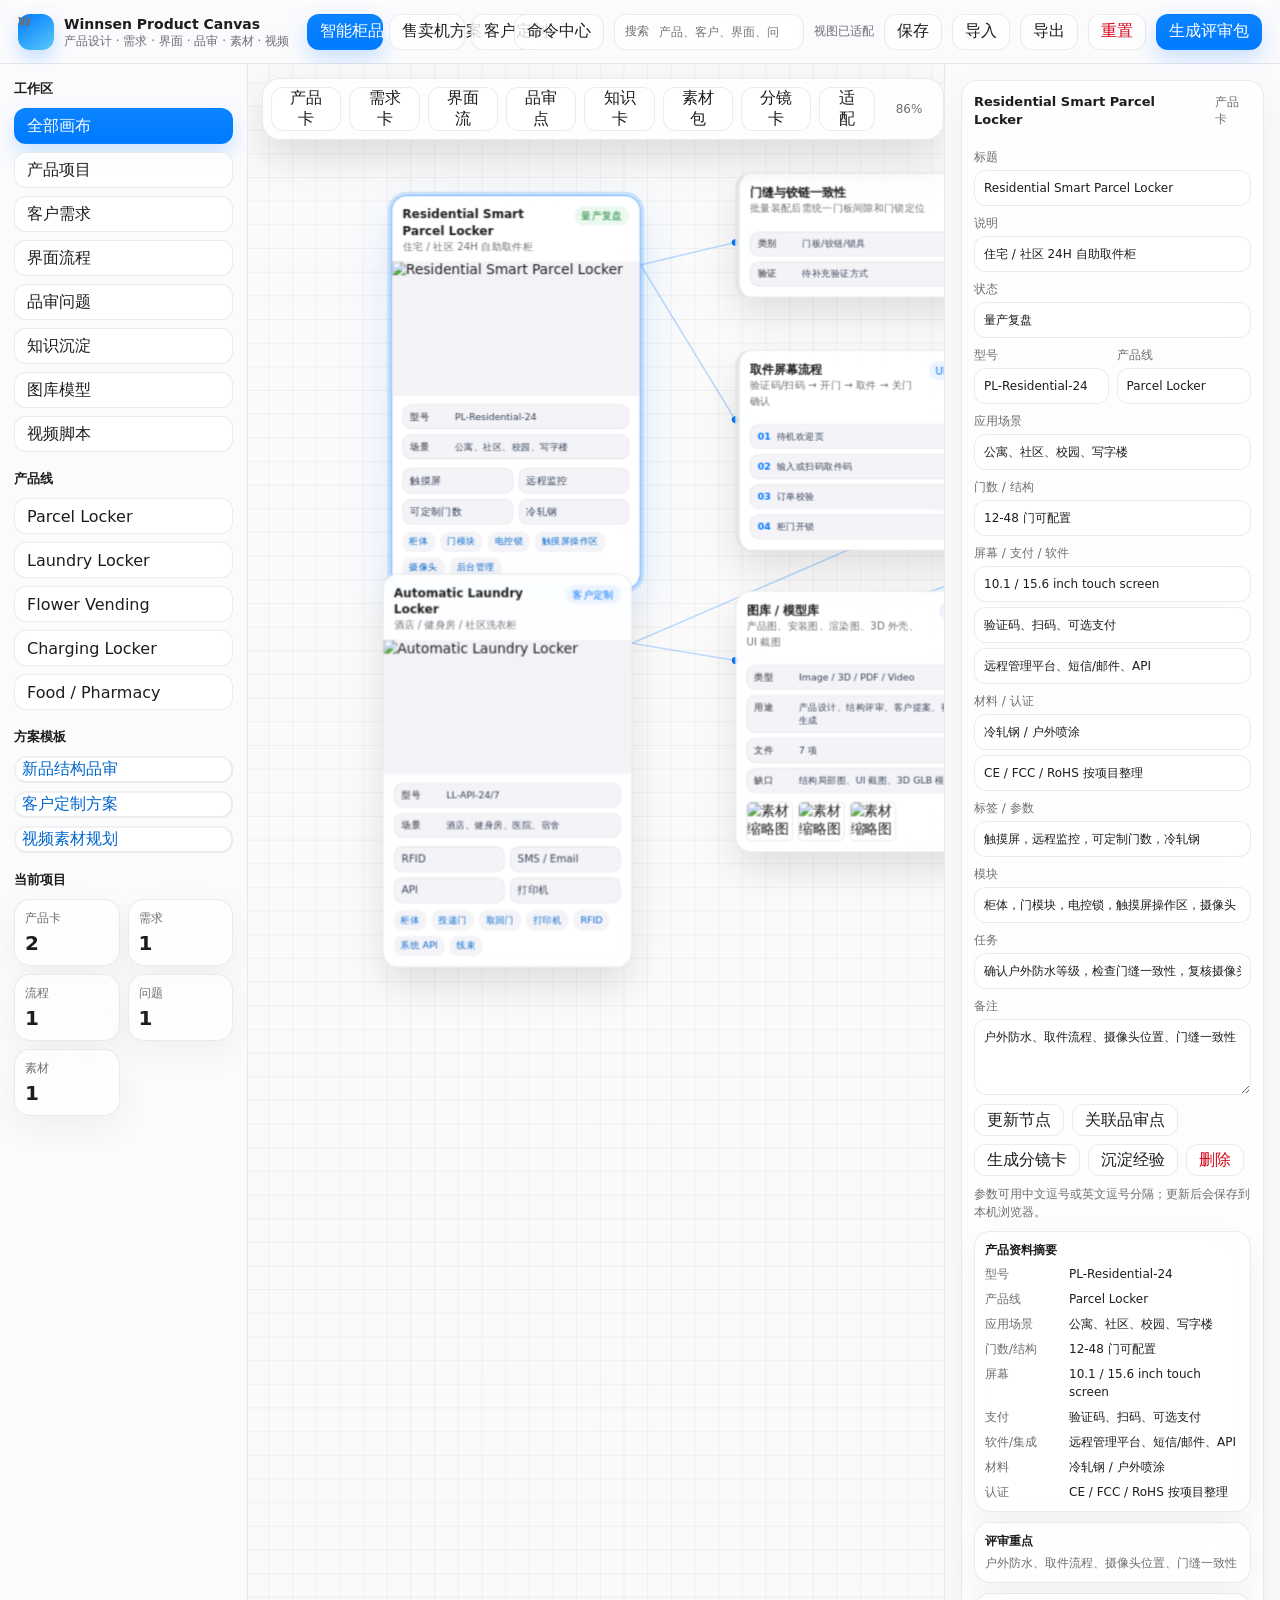
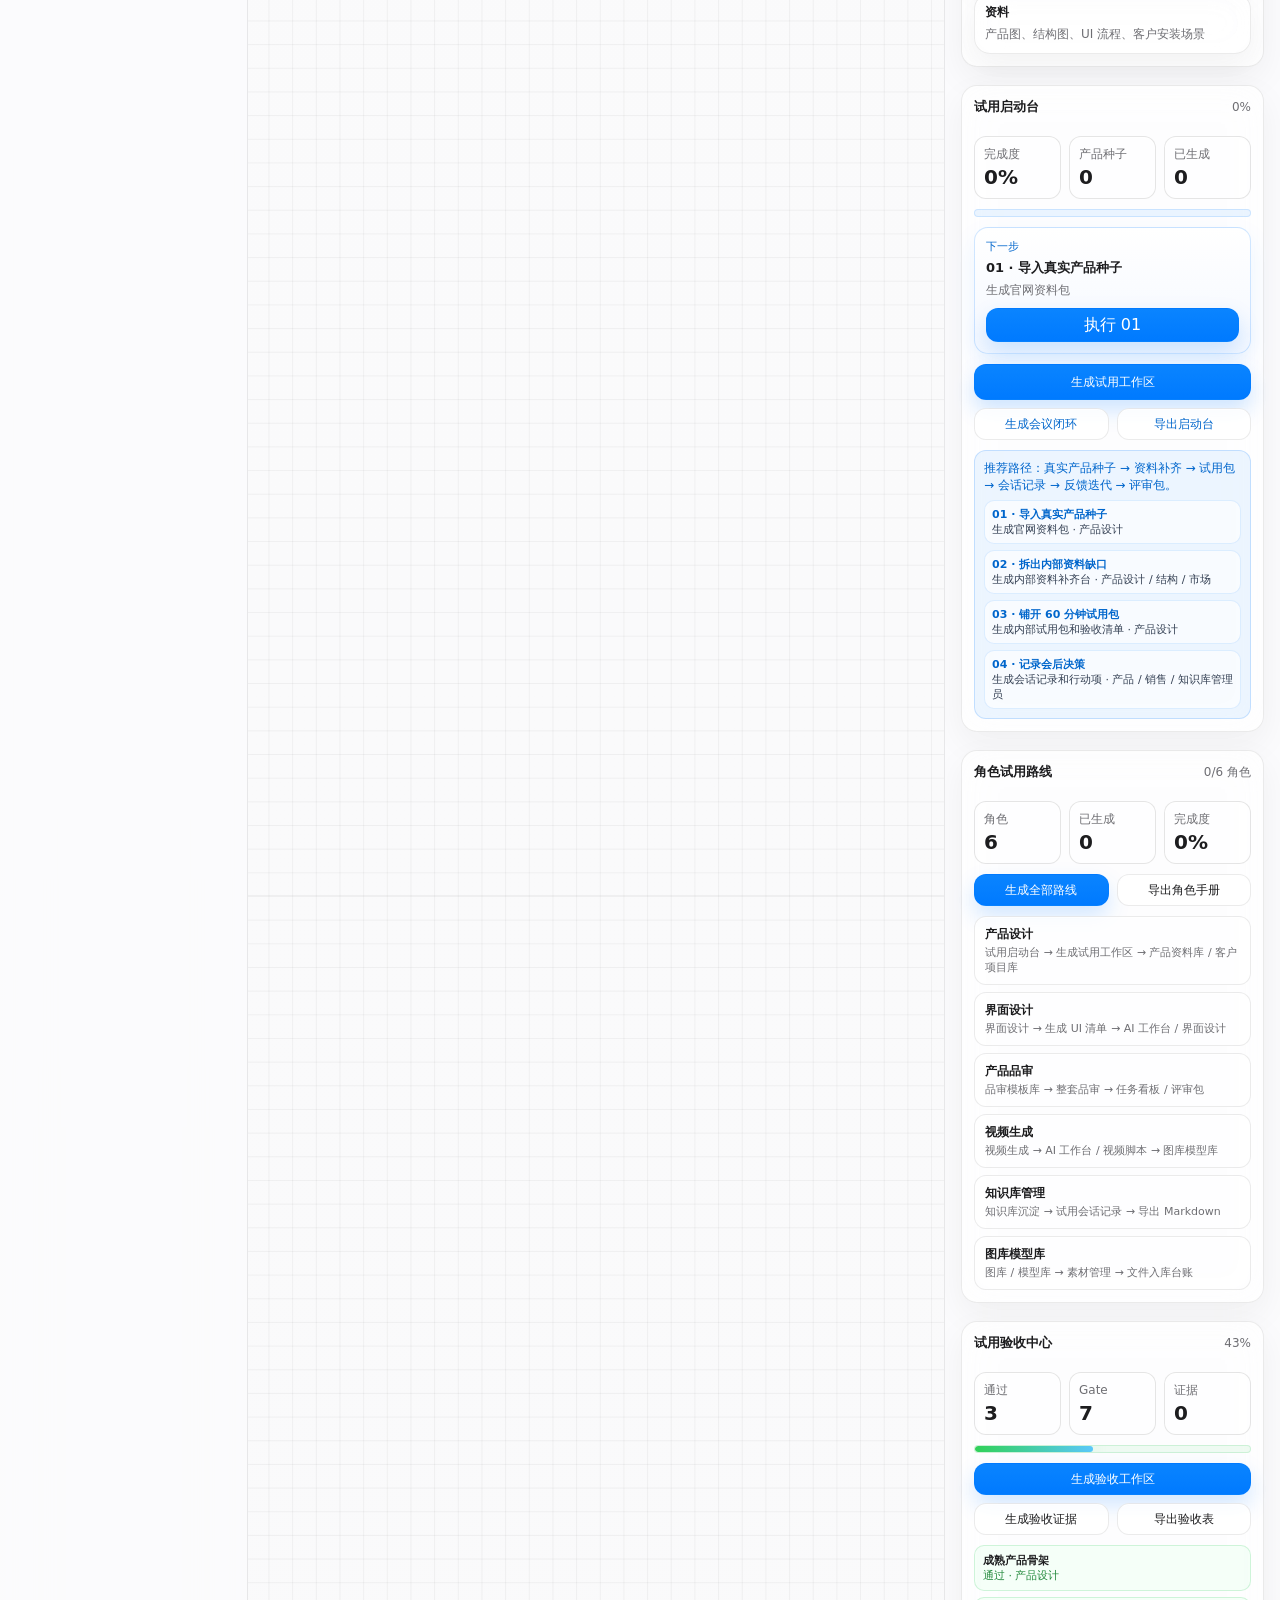
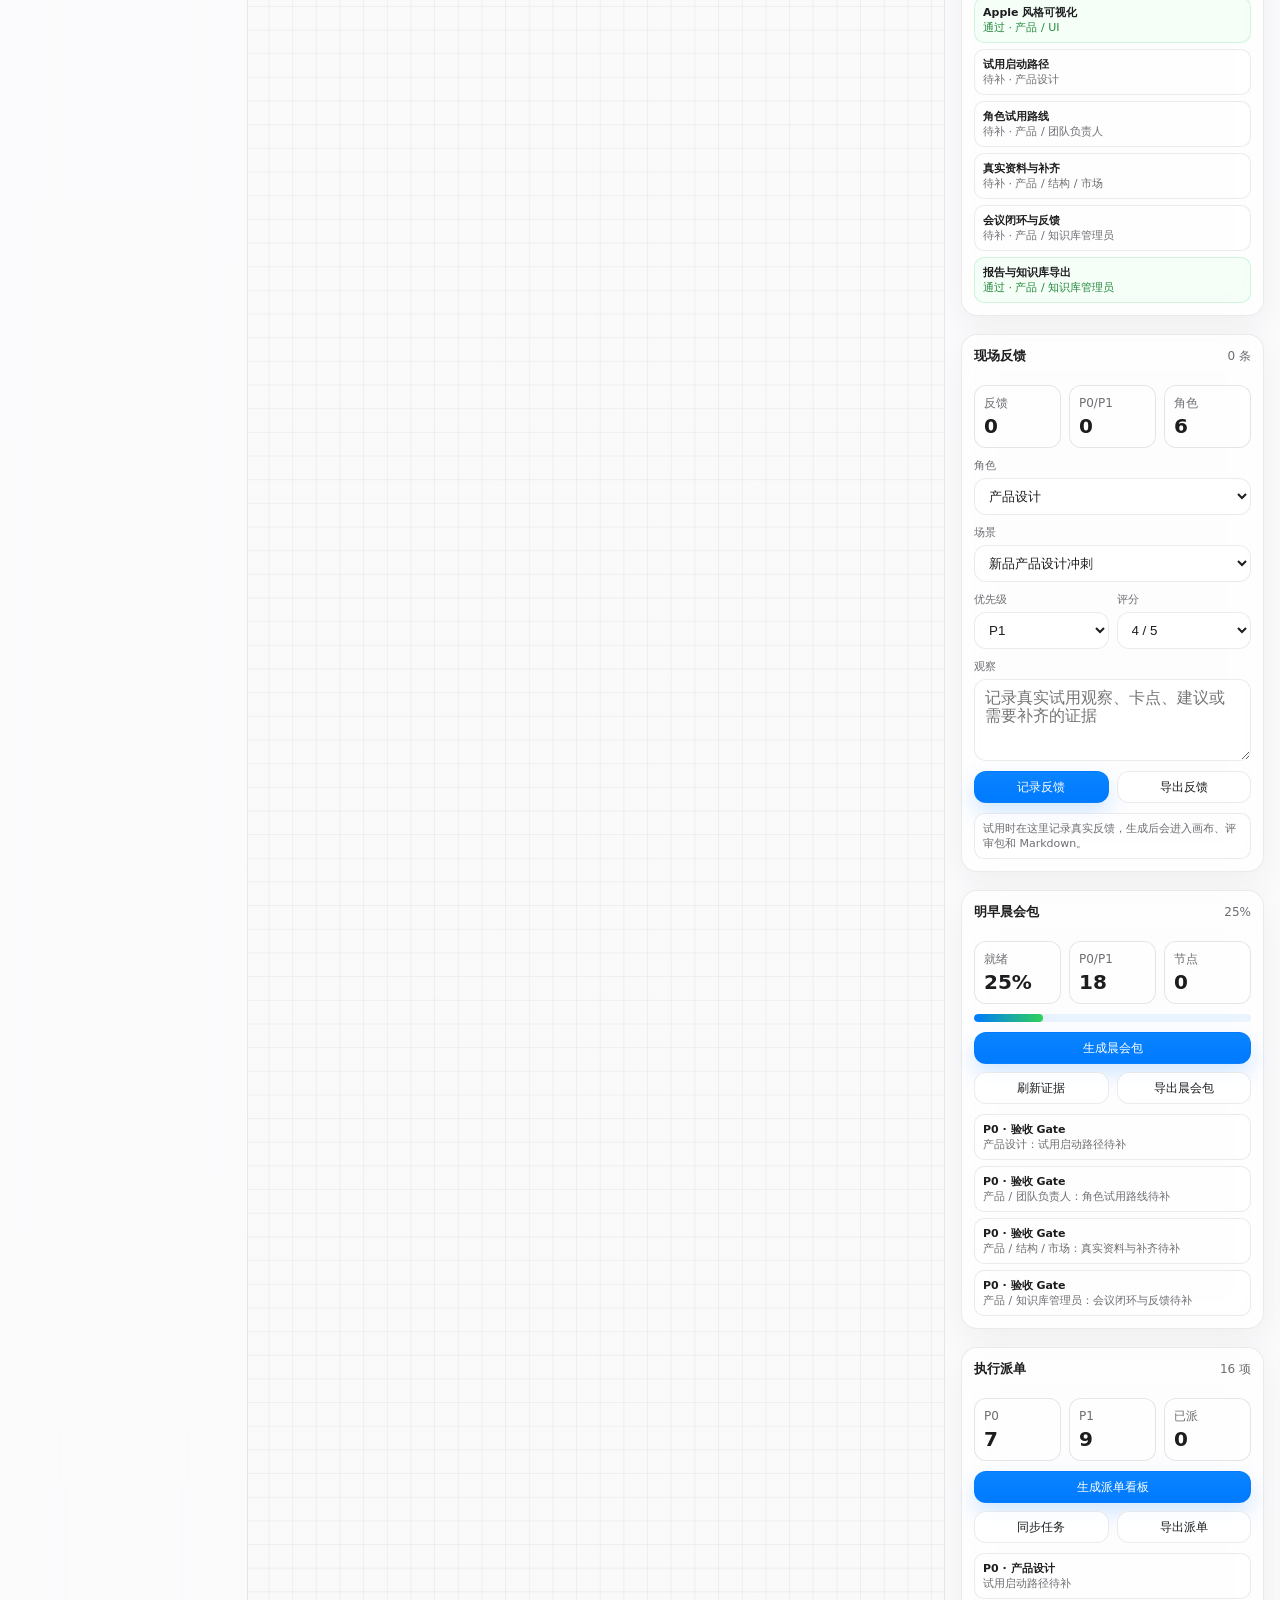
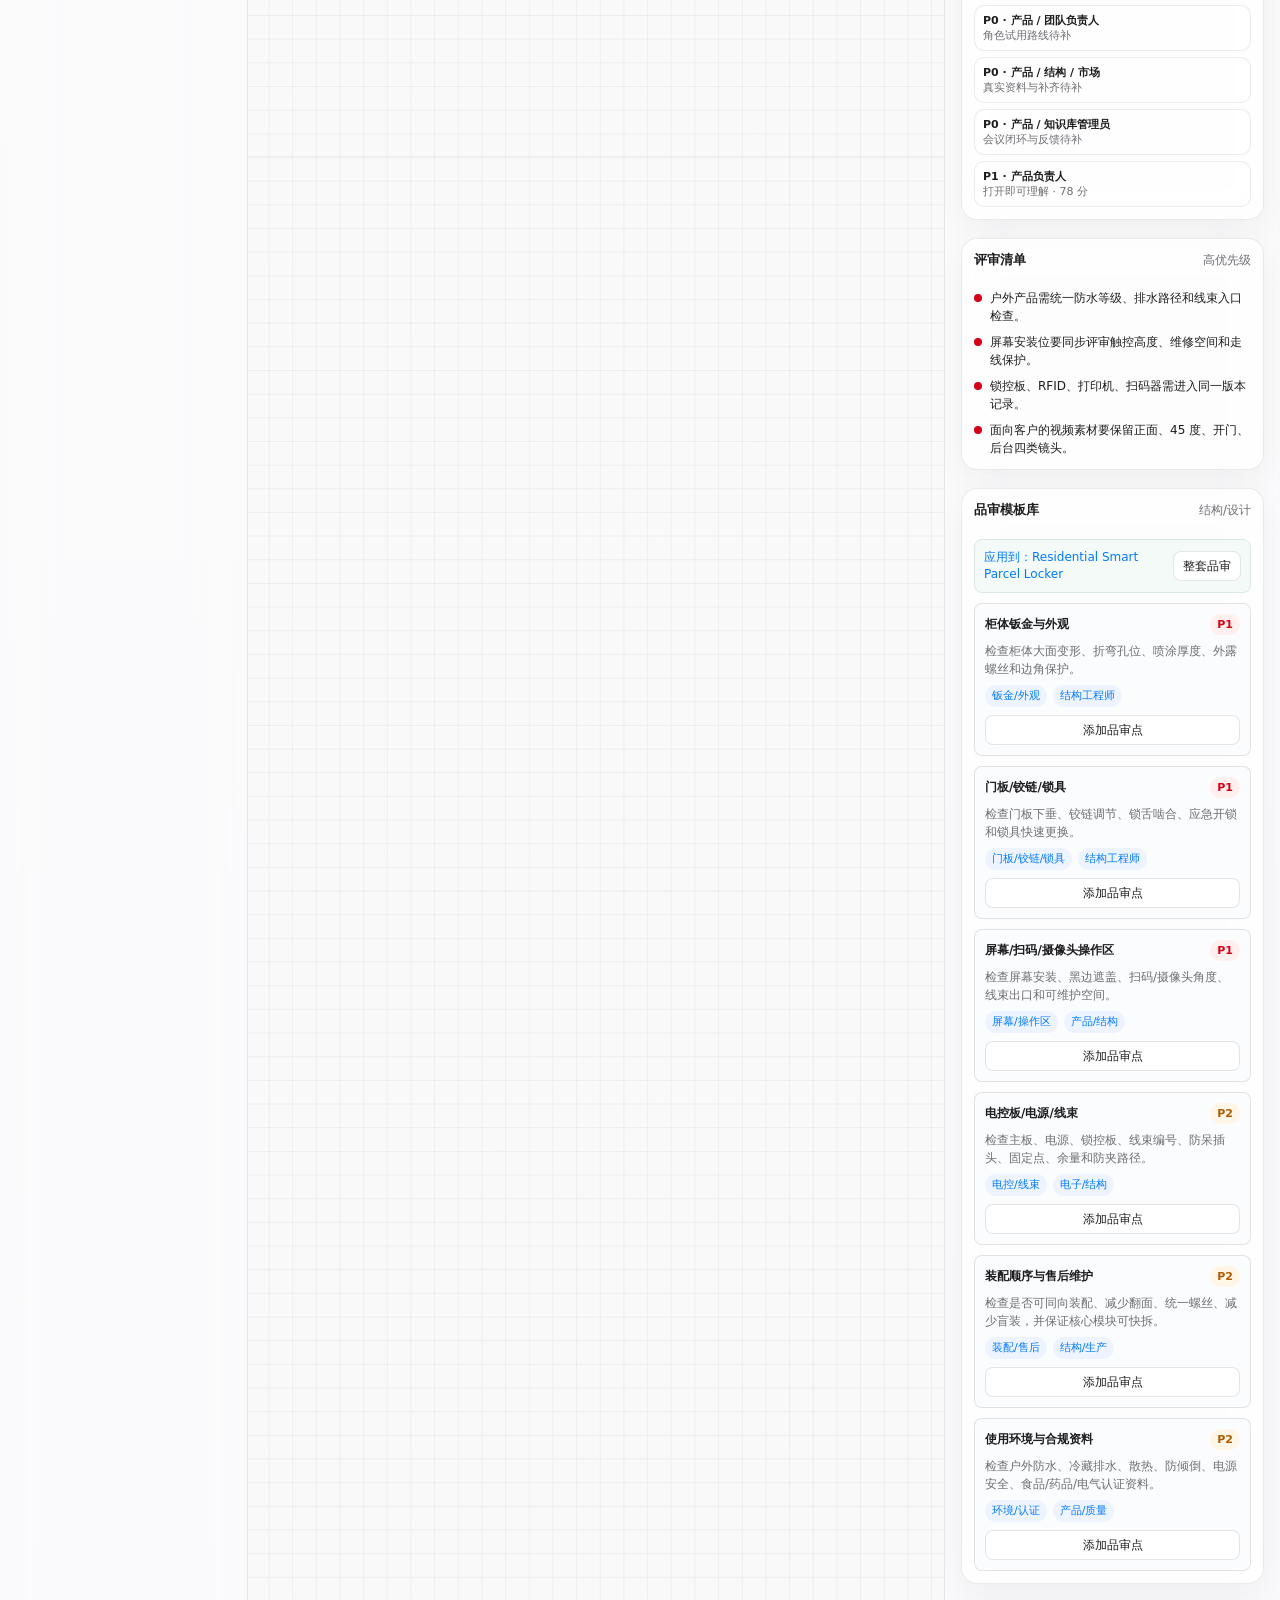
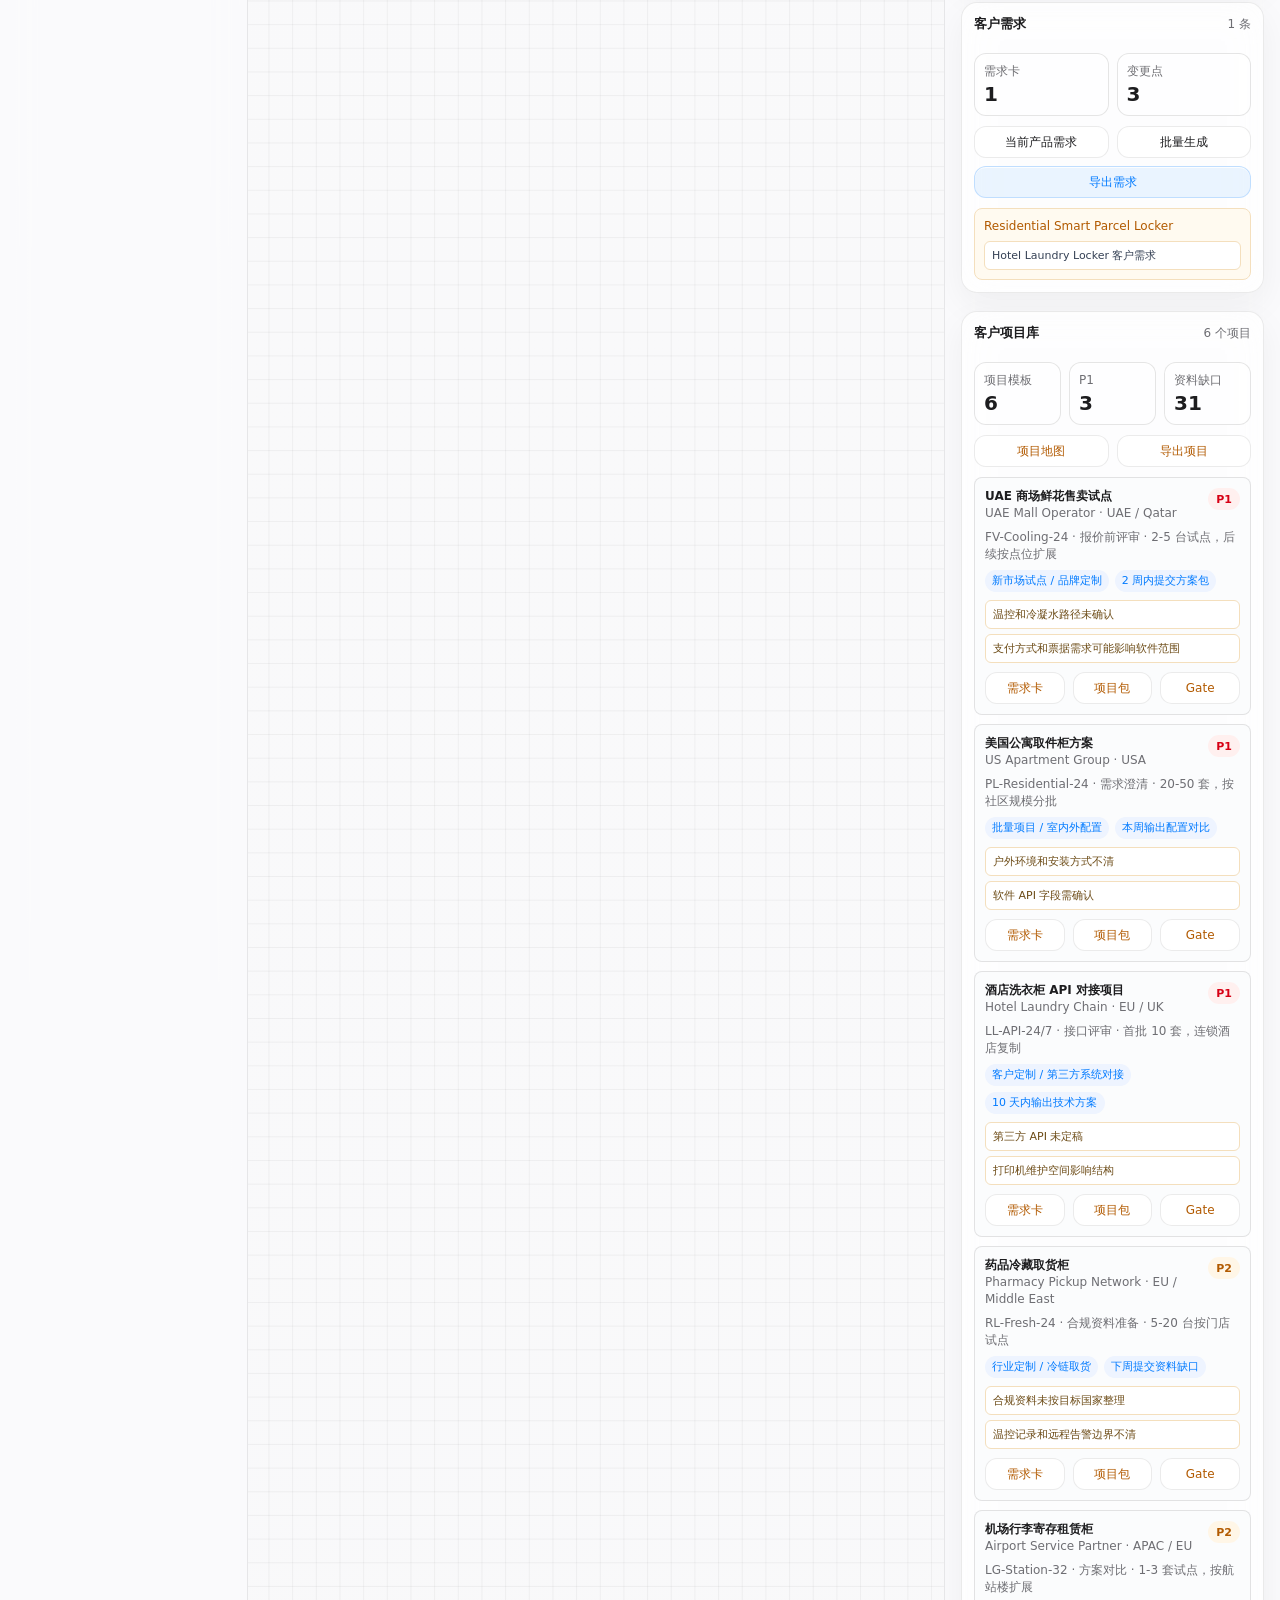
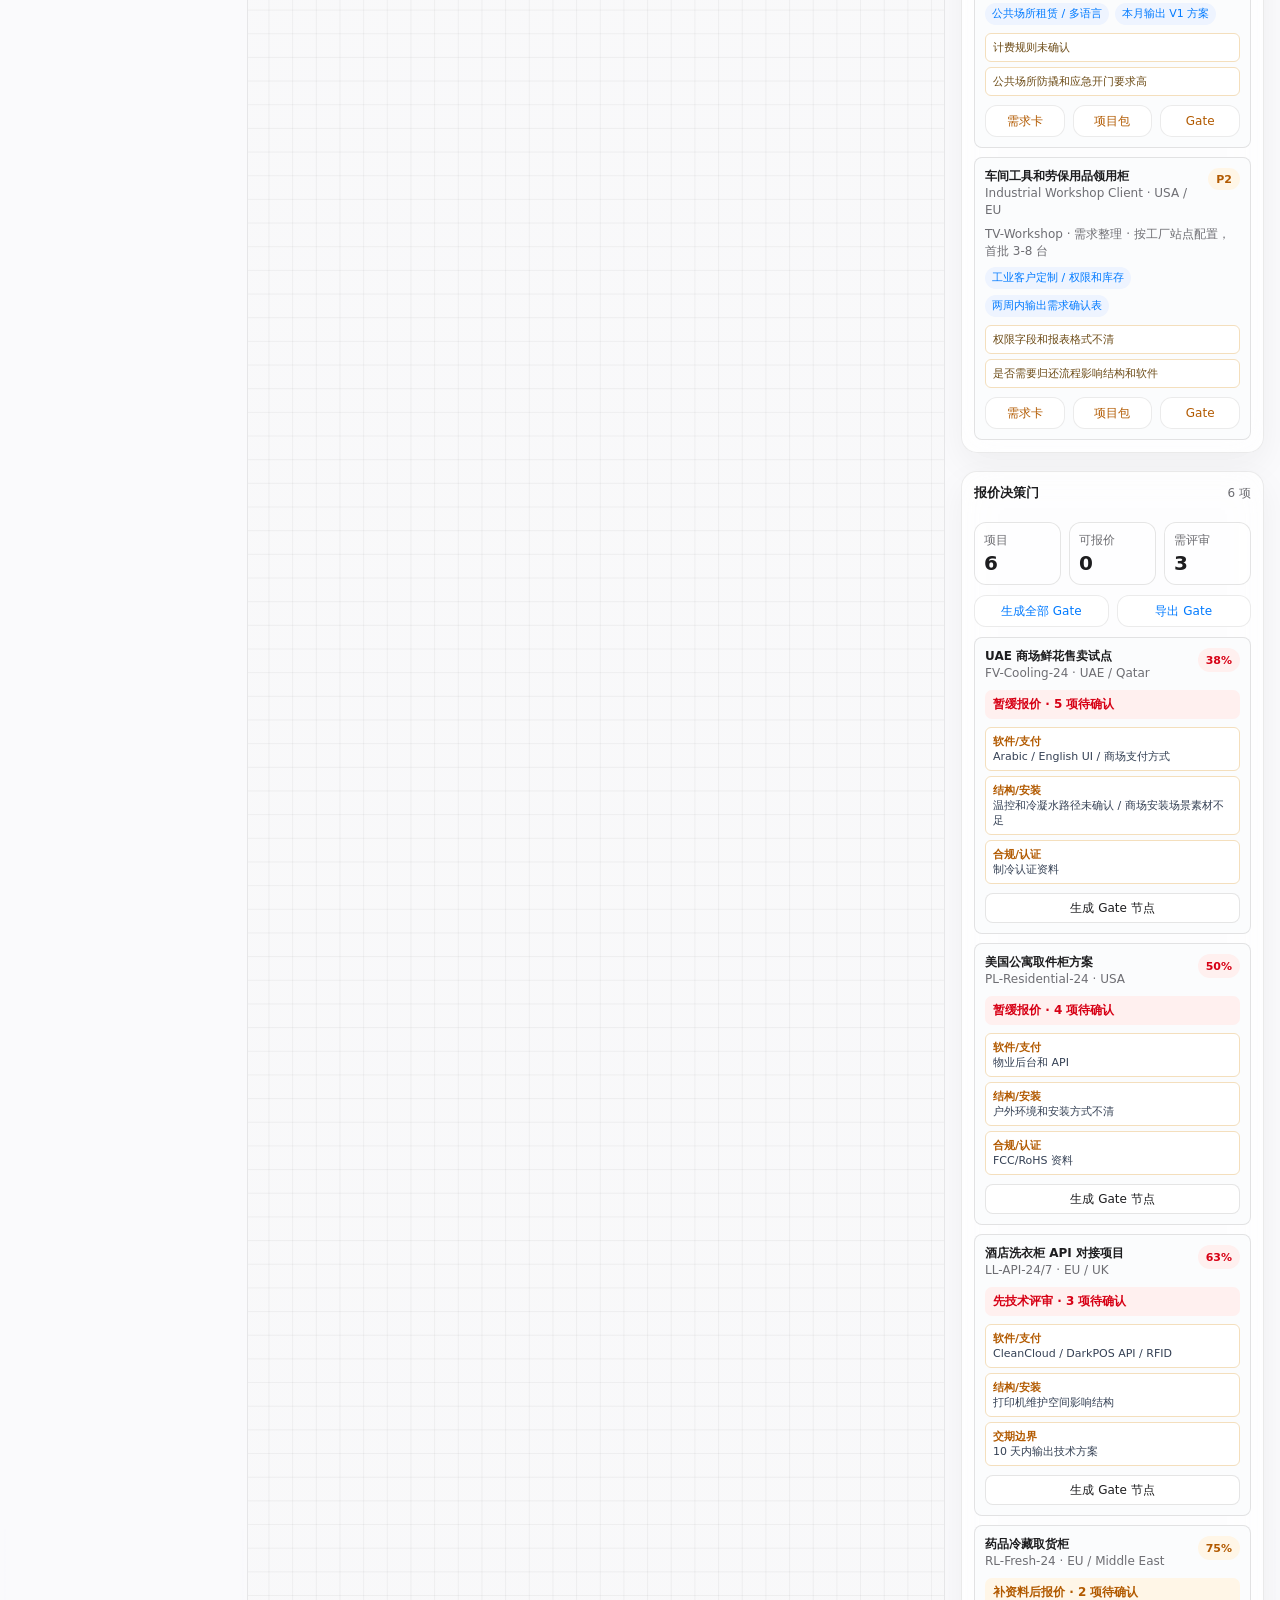
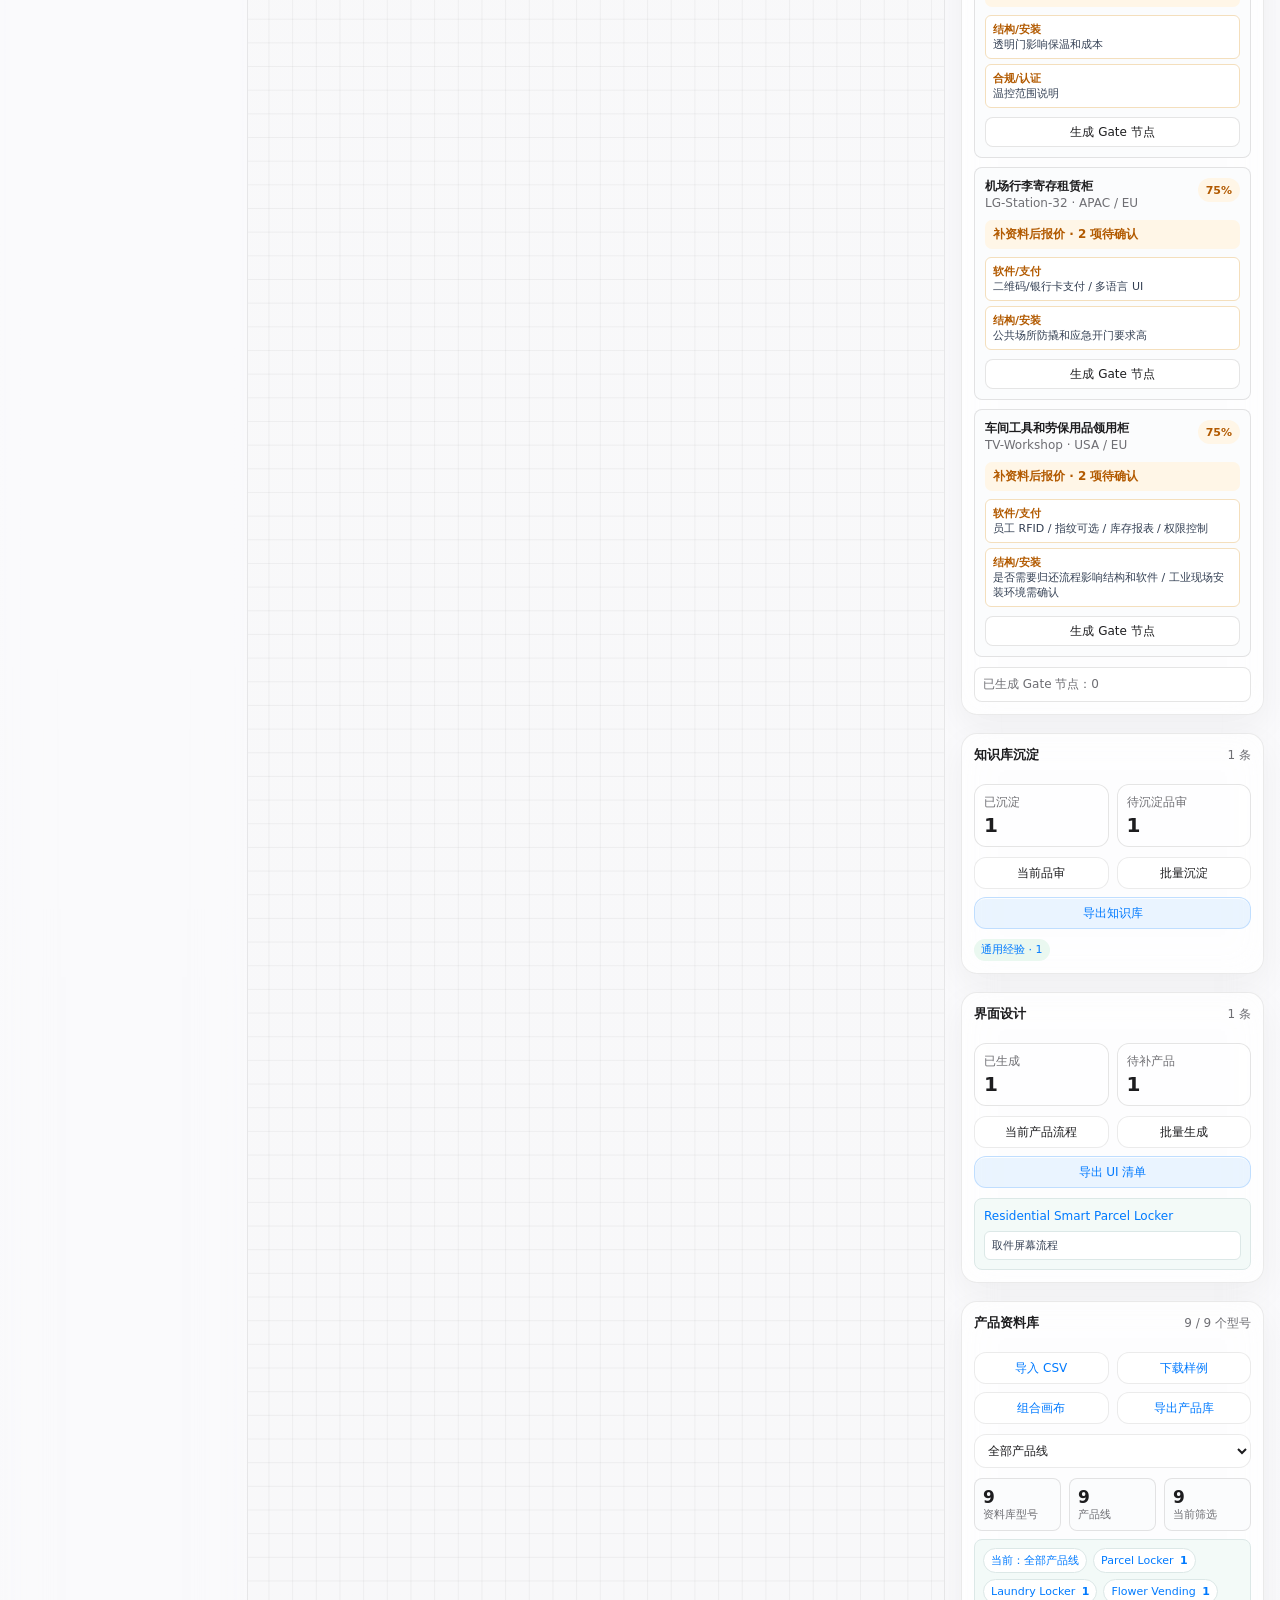
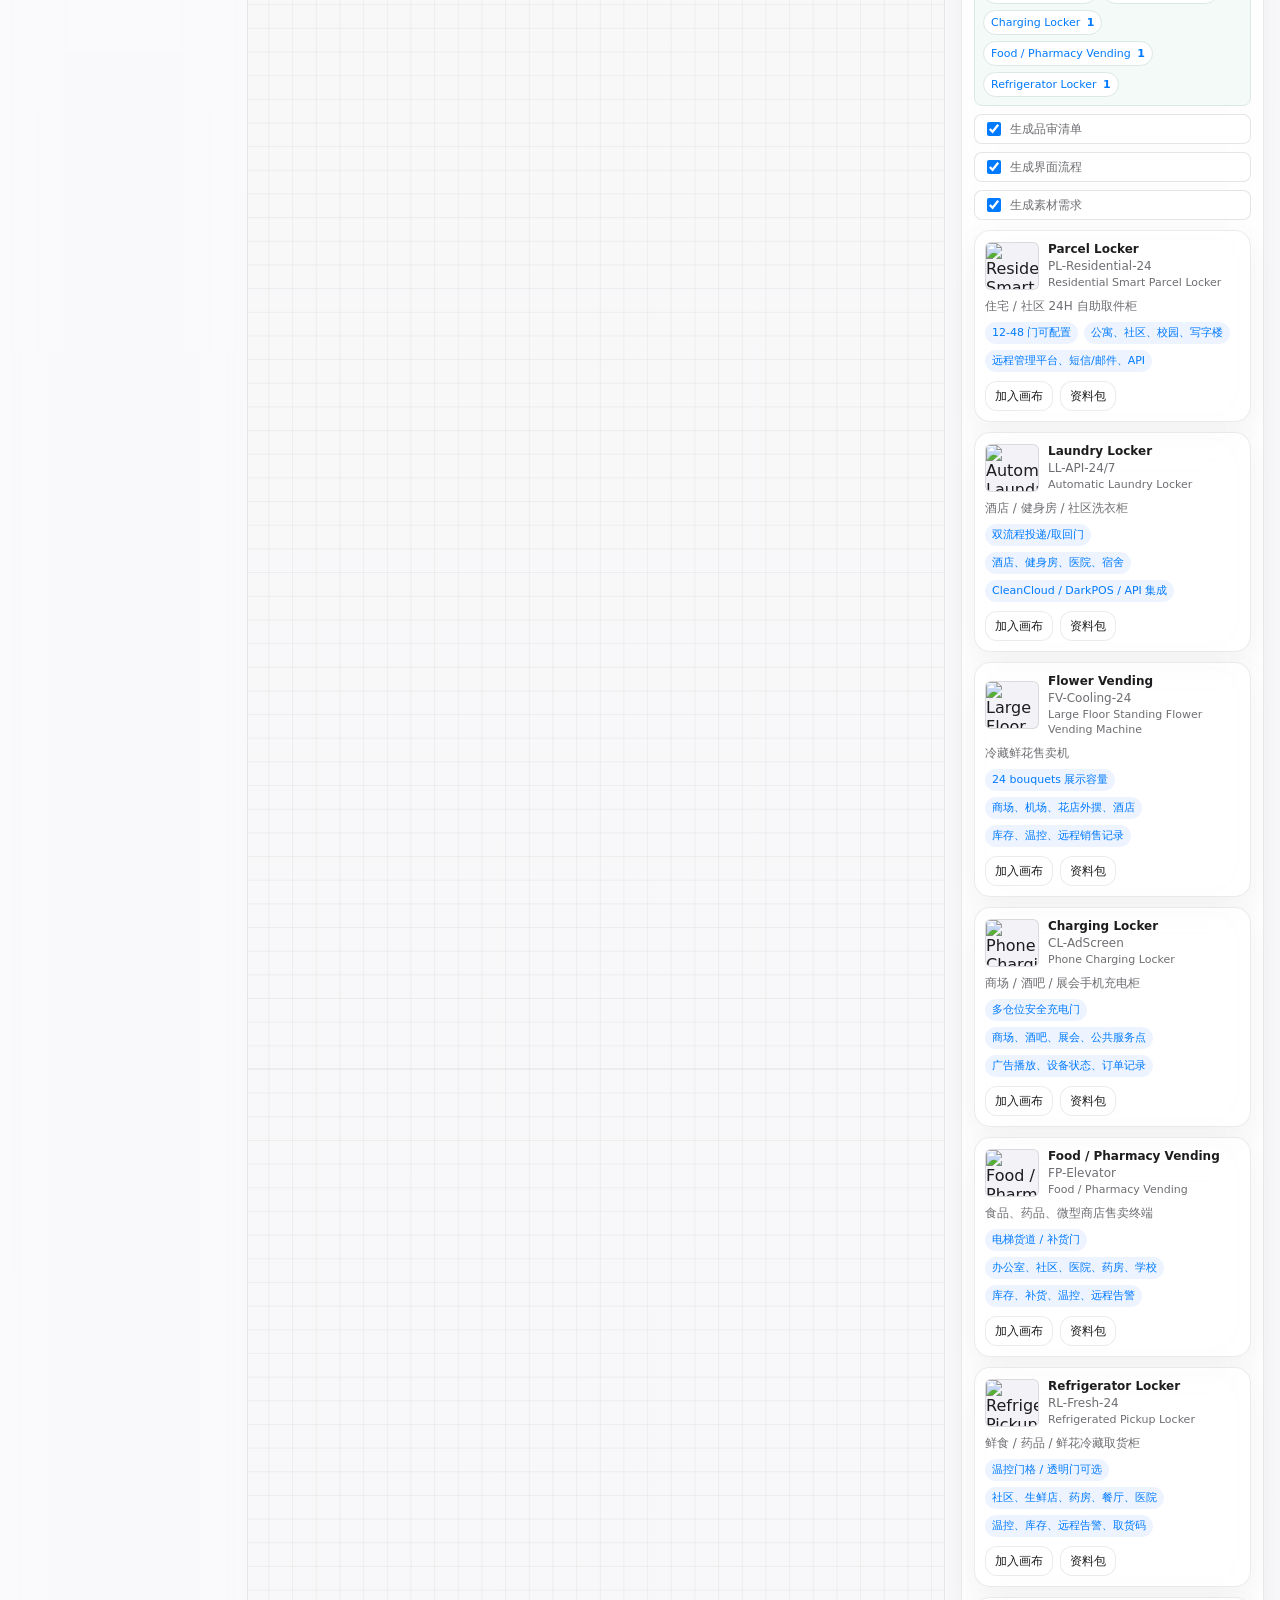
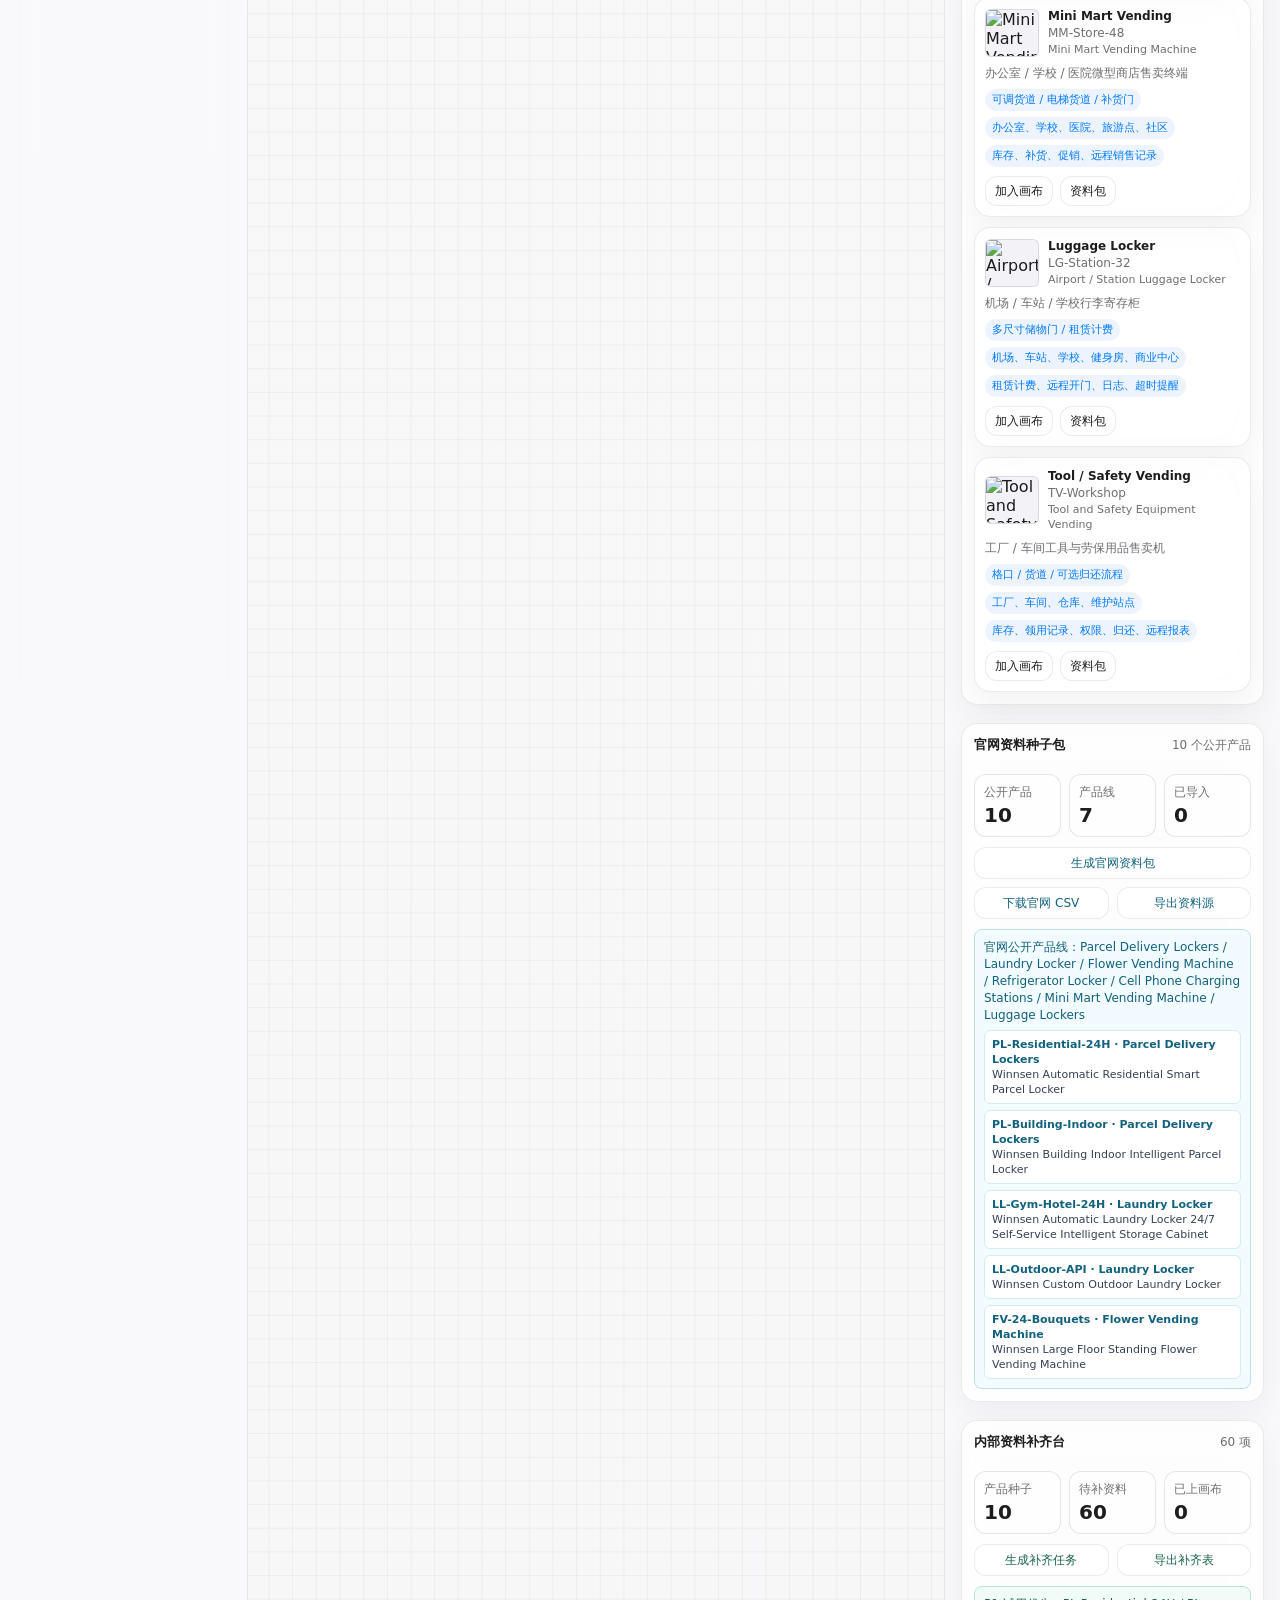
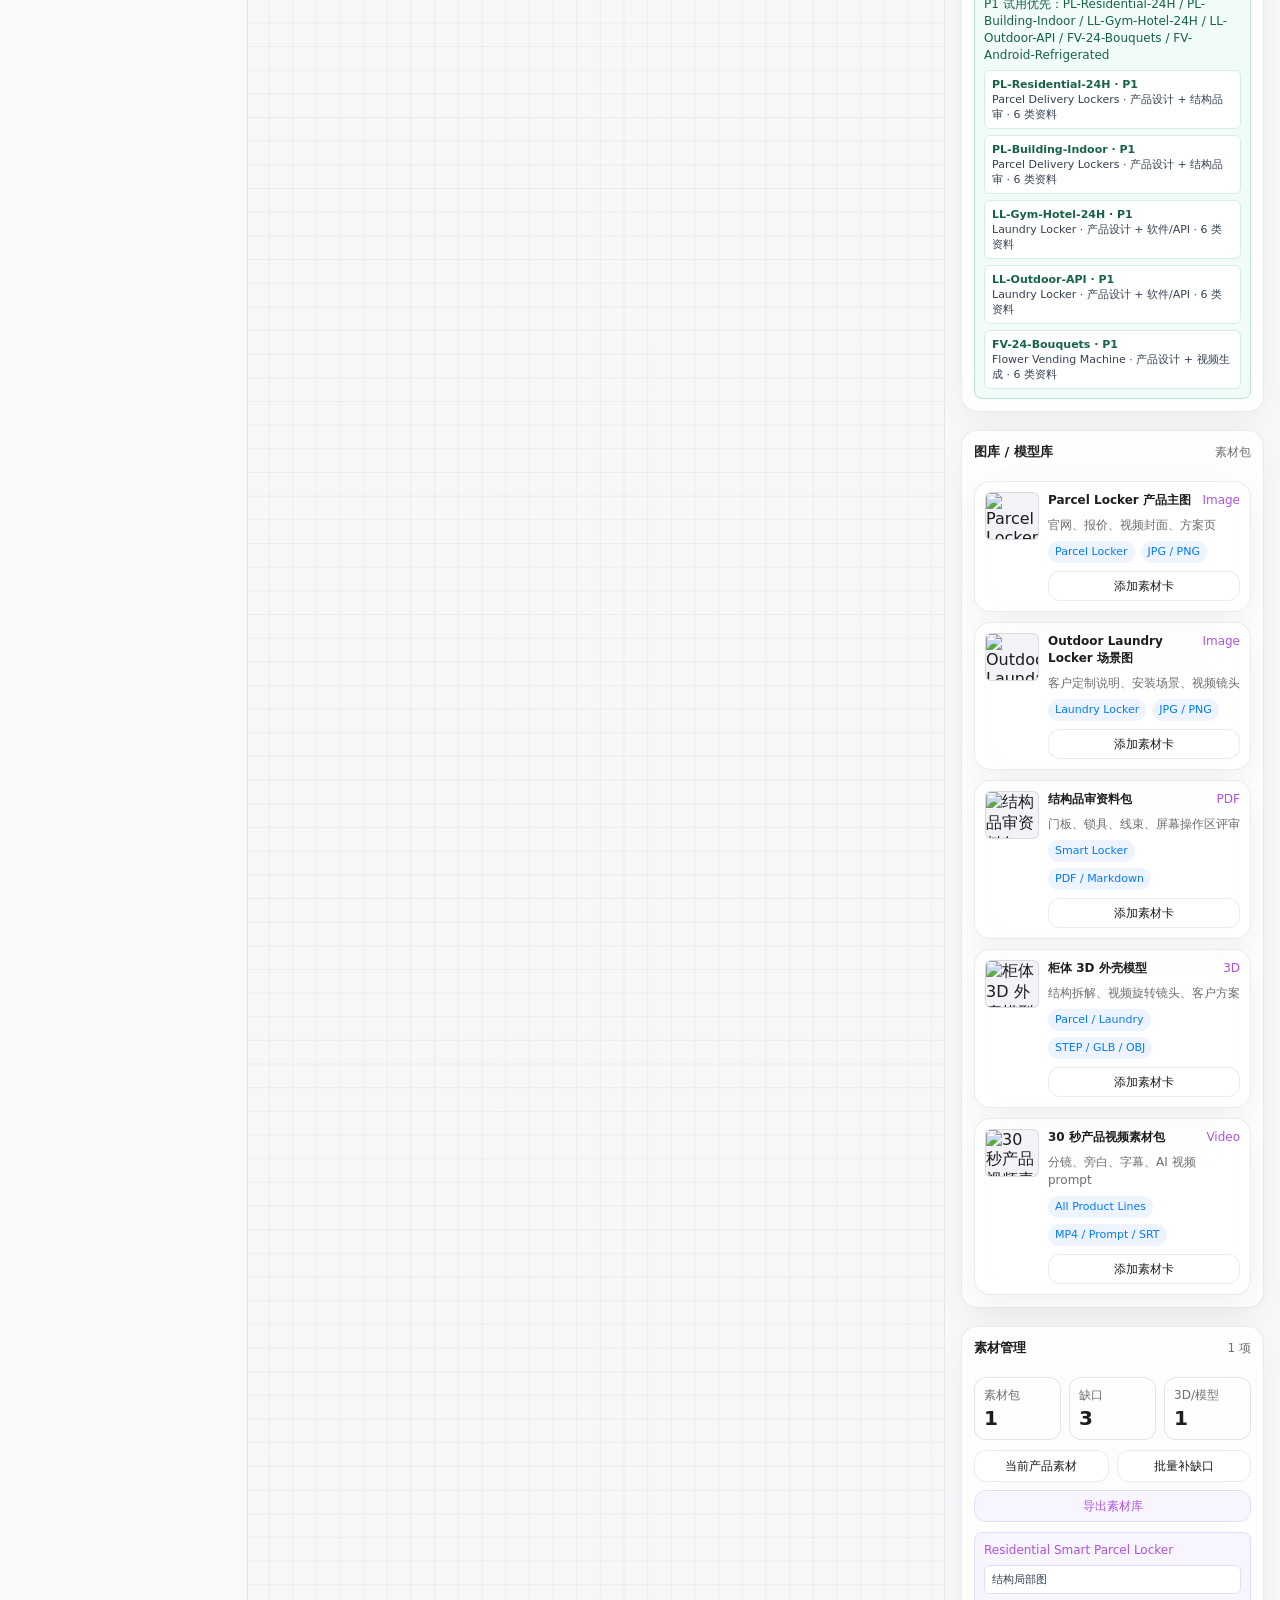
==== index.html @ aebc4df0 "Initial Winnsen Canvas prototype" ====
<!doctype html>
<html lang="zh-CN">
  <head>
    <meta charset="utf-8" />
    <meta name="viewport" content="width=device-width, initial-scale=1" />
    <title>Winnsen Product Canvas</title>
    <link rel="icon" href="data:image/svg+xml,%3Csvg xmlns='http://www.w3.org/2000/svg' viewBox='0 0 64 64'%3E%3Crect width='64' height='64' rx='14' fill='%23007aff'/%3E%3Ctext x='32' y='42' text-anchor='middle' font-family='Arial' font-size='34' font-weight='700' fill='white'%3EW%3C/text%3E%3C/svg%3E" />
    <link rel="stylesheet" href="./styles.css" />
  </head>
  <body>
    <div class="app">
      <header class="topbar">
        <div class="brand">
          <span class="brand-mark">W</span>
          <div>
            <strong>Winnsen Product Canvas</strong>
            <span>产品设计 · 需求 · 界面 · 品审 · 素材 · 视频</span>
          </div>
        </div>

        <nav class="project-tabs" aria-label="项目">
          <button class="tab active" type="button">智能柜品审</button>
          <button class="tab" type="button">售卖机方案</button>
          <button class="tab" type="button">客户定制</button>
        </nav>

        <div class="top-actions">
          <button id="commandBtn" type="button">命令中心</button>
          <label class="search">
            <span>搜索</span>
            <input id="searchInput" type="search" placeholder="产品、客户、界面、问题、素材" />
          </label>
          <span class="status" id="statusText">已准备</span>
          <button id="saveBtn" type="button">保存</button>
          <button id="importBtn" type="button">导入</button>
          <button id="exportBtn" type="button">导出</button>
          <button id="resetBtn" type="button">重置</button>
          <button class="primary" id="reportBtn" type="button">生成评审包</button>
          <input id="importInput" type="file" accept="application/json,.json" hidden />
          <input id="catalogCsvInput" type="file" accept=".csv,text/csv" hidden />
        </div>
      </header>

      <aside class="sidebar">
        <section>
          <h2>工作区</h2>
          <button class="nav-item active" type="button" data-focus="all">全部画布</button>
          <button class="nav-item" type="button" data-focus="product">产品项目</button>
          <button class="nav-item" type="button" data-focus="brief">客户需求</button>
          <button class="nav-item" type="button" data-focus="flow">界面流程</button>
          <button class="nav-item" type="button" data-focus="review">品审问题</button>
          <button class="nav-item" type="button" data-focus="knowledge">知识沉淀</button>
          <button class="nav-item" type="button" data-focus="asset">图库模型</button>
          <button class="nav-item" type="button" data-focus="video">视频脚本</button>
        </section>

        <section>
          <h2>产品线</h2>
          <div class="library-list">
            <button type="button" data-template="parcel">Parcel Locker</button>
            <button type="button" data-template="laundry">Laundry Locker</button>
            <button type="button" data-template="flower">Flower Vending</button>
            <button type="button" data-template="charging">Charging Locker</button>
            <button type="button" data-template="food">Food / Pharmacy</button>
          </div>
        </section>

        <section>
          <h2>方案模板</h2>
          <div class="scenario-list">
            <button type="button" data-scenario="structure-review">新品结构品审</button>
            <button type="button" data-scenario="customer-custom">客户定制方案</button>
            <button type="button" data-scenario="video-planning">视频素材规划</button>
          </div>
        </section>

        <section class="metrics">
          <h2>当前项目</h2>
          <dl>
            <div>
              <dt>产品卡</dt>
              <dd id="productCount">0</dd>
            </div>
            <div>
              <dt>需求</dt>
              <dd id="briefCount">0</dd>
            </div>
            <div>
              <dt>流程</dt>
              <dd id="flowCount">0</dd>
            </div>
            <div>
              <dt>问题</dt>
              <dd id="issueCount">0</dd>
            </div>
            <div>
              <dt>素材</dt>
              <dd id="assetCount">0</dd>
            </div>
          </dl>
        </section>
      </aside>

      <main class="canvas-shell">
        <div class="canvas-toolbar">
          <button id="addProductBtn" type="button">产品卡</button>
          <button id="addBriefBtn" type="button">需求卡</button>
          <button id="addFlowBtn" type="button">界面流</button>
          <button id="addReviewBtn" type="button">品审点</button>
          <button id="addKnowledgeBtn" type="button">知识卡</button>
          <button id="addAssetBtn" type="button">素材包</button>
          <button id="addVideoBtn" type="button">分镜卡</button>
          <button id="fitBtn" type="button">适配</button>
          <span id="zoomLabel">100%</span>
        </div>

        <section class="canvas-viewport" id="viewport" aria-label="无限画布">
          <div class="canvas-grid"></div>
          <div class="canvas-stage" id="stage"></div>
        </section>
      </main>

      <aside class="inspector">
        <section class="panel selection-panel">
          <div class="panel-head">
            <h2 id="selectionTitle">智能柜产品评审</h2>
            <span id="selectionType">项目总览</span>
          </div>
          <div id="selectionBody" class="selection-body"></div>
        </section>

        <section class="panel">
          <div class="panel-head">
            <h2>试用启动台</h2>
            <span id="pilotLaunchSummary">0%</span>
          </div>
          <div class="pilot-launch-tools" id="pilotLaunchTools"></div>
        </section>

        <section class="panel">
          <div class="panel-head">
            <h2>角色试用路线</h2>
            <span id="rolePlaybookSummary">0 角色</span>
          </div>
          <div class="role-playbook-tools" id="rolePlaybookTools"></div>
        </section>

        <section class="panel">
          <div class="panel-head">
            <h2>试用验收中心</h2>
            <span id="trialAcceptanceSummary">0%</span>
          </div>
          <div class="trial-acceptance-tools" id="trialAcceptanceTools"></div>
        </section>

        <section class="panel">
          <div class="panel-head">
            <h2>现场反馈</h2>
            <span id="liveFeedbackSummary">0 条</span>
          </div>
          <div class="live-feedback-tools" id="liveFeedbackTools"></div>
        </section>

        <section class="panel">
          <div class="panel-head">
            <h2>明早晨会包</h2>
            <span id="morningBriefSummary">0%</span>
          </div>
          <div class="morning-brief-tools" id="morningBriefTools"></div>
        </section>

        <section class="panel">
          <div class="panel-head">
            <h2>执行派单</h2>
            <span id="executionDispatchSummary">0 项</span>
          </div>
          <div class="execution-dispatch-tools" id="executionDispatchTools"></div>
        </section>

        <section class="panel">
          <div class="panel-head">
            <h2>评审清单</h2>
            <span>高优先级</span>
          </div>
          <ul class="issue-list" id="issueList"></ul>
        </section>

        <section class="panel">
          <div class="panel-head">
            <h2>品审模板库</h2>
            <span>结构/设计</span>
          </div>
          <div class="review-template-list" id="reviewTemplateList"></div>
        </section>

        <section class="panel">
          <div class="panel-head">
            <h2>客户需求</h2>
            <span id="briefSummary">0 条</span>
          </div>
          <div class="brief-tools" id="briefTools"></div>
        </section>

        <section class="panel">
          <div class="panel-head">
            <h2>客户项目库</h2>
            <span id="customerProjectSummary">0 个项目</span>
          </div>
          <div class="customer-project-tools" id="customerProjectTools"></div>
        </section>

        <section class="panel">
          <div class="panel-head">
            <h2>报价决策门</h2>
            <span id="quoteGateSummary">0 项</span>
          </div>
          <div class="quote-gate-tools" id="quoteGateTools"></div>
        </section>

        <section class="panel">
          <div class="panel-head">
            <h2>知识库沉淀</h2>
            <span id="knowledgeSummary">0 条</span>
          </div>
          <div class="knowledge-tools" id="knowledgeTools"></div>
        </section>

        <section class="panel">
          <div class="panel-head">
            <h2>界面设计</h2>
            <span id="uiFlowSummary">0 条</span>
          </div>
          <div class="ui-flow-tools" id="uiFlowTools"></div>
        </section>

        <section class="panel">
          <div class="panel-head">
            <h2>产品资料库</h2>
            <span id="catalogSummary">0 个型号</span>
          </div>
          <div class="catalog-tools">
            <button id="catalogCsvBtn" type="button">导入 CSV</button>
            <button id="catalogSampleBtn" type="button">下载样例</button>
            <button id="catalogPortfolioBtn" type="button">组合画布</button>
            <button id="catalogExportBtn" type="button">导出产品库</button>
          </div>
          <div class="catalog-filter">
            <select id="catalogLineFilter" aria-label="产品线筛选"></select>
          </div>
          <div class="catalog-insights" id="catalogInsights"></div>
          <div class="catalog-import-options" aria-label="CSV 导入选项">
            <label>
              <input id="csvAutoReviews" type="checkbox" checked />
              <span>生成品审清单</span>
            </label>
            <label>
              <input id="csvAutoFlows" type="checkbox" checked />
              <span>生成界面流程</span>
            </label>
            <label>
              <input id="csvAutoAssets" type="checkbox" checked />
              <span>生成素材需求</span>
            </label>
          </div>
          <div class="catalog-list" id="productCatalogList"></div>
        </section>

        <section class="panel">
          <div class="panel-head">
            <h2>官网资料种子包</h2>
            <span id="officialSeedSummary">0 个公开产品</span>
          </div>
          <div class="official-seed-tools" id="officialSeedTools"></div>
        </section>

        <section class="panel">
          <div class="panel-head">
            <h2>内部资料补齐台</h2>
            <span id="readinessSummary">0 项</span>
          </div>
          <div class="readiness-tools" id="readinessTools"></div>
        </section>

        <section class="panel">
          <div class="panel-head">
            <h2>图库 / 模型库</h2>
            <span>素材包</span>
          </div>
          <div class="asset-catalog" id="assetCatalogList"></div>
        </section>

        <section class="panel">
          <div class="panel-head">
            <h2>素材管理</h2>
            <span id="assetSummary">0 项</span>
          </div>
          <div class="asset-tools" id="assetTools"></div>
        </section>

        <section class="panel">
          <div class="panel-head">
            <h2>文件入库台账</h2>
            <span id="fileLedgerSummary">0 文件</span>
          </div>
          <div class="file-ledger-tools" id="fileLedgerTools"></div>
        </section>

        <section class="panel">
          <div class="panel-head">
            <h2>开源参考 / 产品路线</h2>
            <span id="roadmapSummary">0 阶段</span>
          </div>
          <div class="roadmap-tools" id="roadmapTools"></div>
        </section>

        <section class="panel">
          <div class="panel-head">
            <h2>团队协作 / 权限</h2>
            <span id="teamWorkflowSummary">0 角色</span>
          </div>
          <div class="team-workflow-tools" id="teamWorkflowTools"></div>
        </section>

        <section class="panel">
          <div class="panel-head">
            <h2>开发规格 / 数据模型</h2>
            <span id="deliverySpecSummary">0 模块</span>
          </div>
          <div class="delivery-spec-tools" id="deliverySpecTools"></div>
        </section>

        <section class="panel">
          <div class="panel-head">
            <h2>工作流启动器</h2>
            <span id="workflowLauncherSummary">0 个入口</span>
          </div>
          <div class="workflow-launcher-tools" id="workflowLauncherTools"></div>
        </section>

        <section class="panel">
          <div class="panel-head">
            <h2>今夜执行目标</h2>
            <span id="overnightGoalSummary">0 步</span>
          </div>
          <div class="overnight-goal-tools" id="overnightGoalTools"></div>
        </section>

        <section class="panel">
          <div class="panel-head">
            <h2>内部试用包</h2>
            <span id="pilotPackSummary">0 项</span>
          </div>
          <div class="pilot-pack-tools" id="pilotPackTools"></div>
        </section>

        <section class="panel">
          <div class="panel-head">
            <h2>试用会话记录</h2>
            <span id="pilotSessionSummary">0 条</span>
          </div>
          <div class="pilot-session-tools" id="pilotSessionTools"></div>
        </section>

        <section class="panel">
          <div class="panel-head">
            <h2>试用起步导航</h2>
            <span id="guidedStartSummary">0 步</span>
          </div>
          <div class="guided-start-tools" id="guidedStartTools"></div>
        </section>

        <section class="panel">
          <div class="panel-head">
            <h2>试用反馈 / 迭代</h2>
            <span id="pilotFeedbackSummary">0 条</span>
          </div>
          <div class="pilot-feedback-tools" id="pilotFeedbackTools"></div>
        </section>

        <section class="panel">
          <div class="panel-head">
            <h2>视频生成</h2>
            <span>脚本草案</span>
          </div>
          <div class="video-brief" id="videoBrief"></div>
        </section>

        <section class="panel">
          <div class="panel-head">
            <h2>任务看板</h2>
            <span id="taskSummary">0 项</span>
          </div>
          <div class="task-board" id="taskBoard"></div>
        </section>

        <section class="panel">
          <div class="panel-head">
            <h2>AI 工作台</h2>
            <span>设计/品审/视频</span>
          </div>
          <div class="prompt-tools">
            <textarea id="promptOutput" readonly></textarea>
            <div class="inspector-actions prompt-action-grid" id="aiPromptTools">
              <button type="button" data-ai-prompt="product">产品设计</button>
              <button type="button" data-ai-prompt="ui">界面设计</button>
              <button type="button" data-ai-prompt="review">结构品审</button>
              <button type="button" data-ai-prompt="asset">素材整理</button>
              <button type="button" data-ai-prompt="knowledge">知识沉淀</button>
              <button type="button" data-ai-prompt="video">视频脚本</button>
              <button type="button" data-ai-prompt="bundle">整套 Prompt</button>
              <button type="button" data-ai-prompt="node">生成节点</button>
              <button type="button" data-ai-prompt="export">导出 Prompt</button>
            </div>
          </div>
        </section>
      </aside>
    </div>

    <div class="command-modal" id="commandModal" hidden>
      <div class="command-card" role="dialog" aria-modal="true" aria-labelledby="commandTitle">
        <div class="command-head">
          <div>
            <h2 id="commandTitle">命令中心</h2>
            <span id="commandSummary">0 个动作</span>
          </div>
          <button id="closeCommandBtn" type="button">关闭</button>
        </div>
        <label class="command-search">
          <span>搜索</span>
          <input id="commandSearchInput" type="search" placeholder="生成、导出、试用、资料、报告" />
        </label>
        <div class="command-list" id="commandList"></div>
      </div>
    </div>

    <div class="report-modal" id="reportModal" hidden>
      <div class="report-card" role="dialog" aria-modal="true" aria-labelledby="reportTitle">
        <div class="report-head">
          <h2 id="reportTitle">Winnsen 智能柜评审包</h2>
          <div class="report-actions">
            <button id="exportReportBtn" type="button">导出 JSON</button>
            <button id="exportReportMdBtn" type="button">导出 Markdown</button>
            <button id="closeReportBtn" type="button">关闭</button>
          </div>
        </div>
        <div id="reportContent"></div>
      </div>
    </div>

    <script src="./app.js?v=20260609-execution-dispatch"></script>
  </body>
</html>
---- styles.css ----
:root {
  --bg: #f5f5f7;
  --ink: #1d1d1f;
  --muted: #6e6e73;
  --line: rgba(0, 0, 0, 0.1);
  --panel: rgba(255, 255, 255, 0.82);
  --soft: rgba(242, 242, 247, 0.92);
  --brand: #007aff;
  --brand-2: #34c759;
  --blue: #007aff;
  --amber: #b25a00;
  --red: #d70015;
  --green: #248a3d;
  --violet: #af52de;
  --shadow: 0 18px 48px rgba(0, 0, 0, 0.1);
  --glass: rgba(255, 255, 255, 0.72);
  --glass-strong: rgba(255, 255, 255, 0.88);
  font-family:
    -apple-system, BlinkMacSystemFont, "SF Pro Display", "SF Pro Text", Inter, ui-sans-serif, system-ui, "Segoe UI",
    "PingFang SC", "Microsoft YaHei", sans-serif;
}

* {
  box-sizing: border-box;
}

body {
  margin: 0;
  background: linear-gradient(180deg, #fbfbfd 0%, var(--bg) 48%, #f2f2f7 100%);
  color: var(--ink);
  -webkit-font-smoothing: antialiased;
  text-rendering: optimizeLegibility;
}

button,
input,
textarea {
  font: inherit;
}

button {
  cursor: pointer;
}

.app {
  display: grid;
  grid-template-columns: 248px minmax(0, 1fr) 336px;
  grid-template-rows: 64px minmax(0, 1fr);
  min-height: 100vh;
}

.topbar {
  grid-column: 1 / -1;
  display: flex;
  align-items: center;
  gap: 18px;
  padding: 0 18px;
  background: var(--glass);
  border-bottom: 1px solid var(--line);
  box-shadow: 0 1px 0 rgba(255, 255, 255, 0.78) inset;
  backdrop-filter: saturate(180%) blur(22px);
  min-width: 0;
}

.brand {
  display: flex;
  align-items: center;
  gap: 10px;
  min-width: 238px;
}

.brand-mark {
  display: grid;
  place-items: center;
  width: 36px;
  height: 36px;
  background: linear-gradient(145deg, var(--brand), #5ac8fa);
  color: #ffffff;
  font-weight: 800;
  border-radius: 11px;
  box-shadow: 0 10px 24px rgba(0, 122, 255, 0.24);
}

.brand strong,
.brand span {
  display: block;
  white-space: nowrap;
}

.brand strong {
  font-size: 14px;
  line-height: 18px;
}

.brand span {
  color: var(--muted);
  font-size: 12px;
  line-height: 16px;
}

.project-tabs {
  display: flex;
  align-items: center;
  gap: 6px;
  min-width: 0;
  flex: 1;
}

.project-tabs .tab {
  min-width: 76px;
  white-space: nowrap;
}

.tab,
.canvas-toolbar button,
.top-actions button,
.library-list button,
.nav-item,
.report-head button,
.inspector-actions button {
  border: 1px solid var(--line);
  background: var(--glass-strong);
  color: var(--ink);
  border-radius: 11px;
  min-height: 36px;
  padding: 0 12px;
  box-shadow: 0 1px 0 rgba(255, 255, 255, 0.74) inset;
}

.tab.active,
.nav-item.active {
  color: #ffffff;
  background: var(--brand);
  border-color: var(--brand);
}

.top-actions {
  display: flex;
  align-items: center;
  gap: 10px;
}

.status {
  min-width: 54px;
  color: var(--muted);
  font-size: 12px;
  white-space: nowrap;
}

.search {
  display: flex;
  align-items: center;
  gap: 8px;
  min-height: 36px;
  border: 1px solid var(--line);
  background: var(--glass-strong);
  border-radius: 11px;
  padding: 0 10px;
  color: var(--muted);
  font-size: 12px;
  box-shadow: 0 1px 0 rgba(255, 255, 255, 0.74) inset;
}

.search input {
  width: 136px;
  border: 0;
  outline: 0;
  color: var(--ink);
}

.primary {
  background: linear-gradient(180deg, #0a84ff, #007aff) !important;
  border-color: var(--brand) !important;
  color: #ffffff !important;
  box-shadow: 0 8px 20px rgba(0, 122, 255, 0.22) !important;
}

.sidebar,
.inspector {
  background: var(--glass);
  overflow: auto;
  backdrop-filter: saturate(180%) blur(18px);
}

.sidebar {
  border-right: 1px solid var(--line);
  padding: 16px 14px;
}

.sidebar section,
.inspector .panel {
  margin-bottom: 18px;
}

.sidebar h2,
.panel h2 {
  margin: 0 0 10px;
  font-size: 13px;
  line-height: 18px;
}

.nav-item,
.library-list button,
.scenario-list button {
  display: block;
  width: 100%;
  margin-bottom: 8px;
  text-align: left;
}

.library-list button,
.scenario-list button {
  background: rgba(255, 255, 255, 0.64);
}

.scenario-list button {
  border-color: rgba(0, 122, 255, 0.16);
  background: rgba(0, 122, 255, 0.08);
  color: #0066cc;
}

.metrics dl {
  display: grid;
  grid-template-columns: repeat(2, 1fr);
  gap: 8px;
  margin: 0;
}

.metrics div {
  border: 1px solid var(--line);
  border-radius: 12px;
  background: rgba(255, 255, 255, 0.58);
  box-shadow: 0 1px 0 rgba(255, 255, 255, 0.72) inset;
  padding: 10px;
}

.metrics dt {
  color: var(--muted);
  font-size: 12px;
}

.metrics dd {
  margin: 4px 0 0;
  font-size: 20px;
  font-weight: 800;
}

.canvas-shell {
  position: relative;
  min-width: 0;
  overflow: hidden;
}

.canvas-toolbar {
  position: absolute;
  z-index: 20;
  top: 14px;
  left: 14px;
  display: flex;
  align-items: center;
  gap: 8px;
  padding: 8px;
  background: var(--glass-strong);
  border: 1px solid var(--line);
  border-radius: 14px;
  box-shadow: 0 16px 40px rgba(0, 0, 0, 0.1);
  backdrop-filter: saturate(180%) blur(18px);
}

.canvas-toolbar button {
  min-height: 32px;
}

#zoomLabel {
  min-width: 52px;
  color: var(--muted);
  font-size: 12px;
  text-align: center;
}

.canvas-viewport {
  position: absolute;
  inset: 0;
  overflow: hidden;
  background:
    linear-gradient(180deg, rgba(255, 255, 255, 0.74), rgba(245, 245, 247, 0.78)),
    #f7f7fa;
}

.canvas-grid {
  position: absolute;
  inset: -200%;
  background-image:
    linear-gradient(rgba(29, 29, 31, 0.055) 1px, transparent 1px),
    linear-gradient(90deg, rgba(29, 29, 31, 0.055) 1px, transparent 1px);
  background-size: 32px 32px;
  transform-origin: 0 0;
}

.canvas-stage {
  position: absolute;
  left: 0;
  top: 0;
  width: 1px;
  height: 1px;
  transform-origin: 0 0;
}

.node {
  position: absolute;
  width: 290px;
  min-height: 120px;
  background: var(--panel);
  border: 1px solid var(--line);
  border-radius: 14px;
  box-shadow: var(--shadow);
  overflow: hidden;
  user-select: none;
  backdrop-filter: saturate(180%) blur(18px);
}

.node.selected {
  outline: 4px solid rgba(0, 122, 255, 0.16);
  border-color: rgba(0, 122, 255, 0.48);
  box-shadow: 0 20px 55px rgba(0, 122, 255, 0.16);
}

.node-head {
  display: flex;
  justify-content: space-between;
  gap: 12px;
  padding: 12px 12px 8px;
}

.node h3 {
  margin: 0;
  font-size: 14px;
  line-height: 19px;
}

.node p {
  margin: 0;
  color: var(--muted);
  font-size: 12px;
  line-height: 18px;
}

.badge {
  display: inline-flex;
  align-items: center;
  height: 22px;
  padding: 0 8px;
  border-radius: 999px;
  background: var(--soft);
  color: var(--muted);
  font-size: 12px;
  white-space: nowrap;
}

.badge.red {
  background: #fff0ef;
  color: var(--red);
}

.badge.amber {
  background: #fff6e7;
  color: var(--amber);
}

.badge.green {
  background: #eaf8f0;
  color: var(--green);
}

.badge.blue {
  background: #eef4ff;
  color: var(--blue);
}

.badge.violet {
  background: #f3efff;
  color: var(--violet);
}

.product-image {
  display: block;
  width: 100%;
  height: 156px;
  object-fit: cover;
  background: var(--soft);
}

.node-body {
  padding: 0 12px 12px;
}

.spec-grid {
  display: grid;
  grid-template-columns: 1fr 1fr;
  gap: 6px;
  margin-top: 10px;
}

.spec-grid span {
  min-height: 28px;
  padding: 6px 8px;
  background: rgba(242, 242, 247, 0.72);
  border: 1px solid rgba(0, 0, 0, 0.06);
  border-radius: 9px;
  color: #344054;
  font-size: 12px;
  line-height: 16px;
}

.meta-preview {
  display: grid;
  gap: 6px;
  margin-top: 10px;
}

.meta-preview span {
  display: grid;
  grid-template-columns: 46px 1fr;
  gap: 6px;
  align-items: start;
  min-height: 26px;
  padding: 6px 8px;
  border: 1px solid rgba(0, 0, 0, 0.06);
  border-radius: 9px;
  background: rgba(255, 255, 255, 0.62);
  color: #344054;
  font-size: 11px;
  line-height: 15px;
}

.meta-preview strong {
  color: var(--muted);
  font-size: 11px;
}

.module-row {
  display: flex;
  flex-wrap: wrap;
  gap: 6px;
  margin-top: 8px;
}

.module-row span {
  display: inline-flex;
  align-items: center;
  min-height: 24px;
  padding: 4px 8px;
  border-radius: 999px;
  background: rgba(0, 122, 255, 0.1);
  color: #0066cc;
  font-size: 11px;
  line-height: 14px;
}

.brief-preview,
.flow-preview,
.shot-preview {
  display: grid;
  gap: 6px;
  margin-top: 10px;
}

.brief-preview span,
.flow-preview span,
.shot-preview span {
  display: grid;
  grid-template-columns: auto 1fr;
  gap: 7px;
  align-items: start;
  min-height: 26px;
  padding: 6px 8px;
  border: 1px solid rgba(0, 0, 0, 0.06);
  border-radius: 9px;
  background: rgba(255, 255, 255, 0.62);
  color: #344054;
  font-size: 11px;
  line-height: 15px;
}

.shot-preview span {
  display: block;
}

.flow-preview strong {
  color: var(--brand);
  font-size: 11px;
}

.brief-preview span {
  display: block;
  background: #fffaf0;
  border-color: #f4dfbd;
}

.brief-node {
  border-left: 5px solid var(--amber);
}

.review-node {
  border-left: 5px solid var(--red);
}

.knowledge-node {
  border-left: 5px solid var(--green);
}

.flow-node {
  border-left: 5px solid var(--brand-2);
}

.video-node {
  border-left: 5px solid var(--blue);
}

.asset-strip {
  display: flex;
  gap: 6px;
  margin-top: 10px;
}

.asset-strip img {
  width: 54px;
  height: 46px;
  object-fit: cover;
  border: 1px solid var(--line);
  border-radius: 6px;
}

.connector {
  position: absolute;
  height: 2px;
  background: rgba(0, 122, 255, 0.26);
  transform-origin: 0 50%;
  pointer-events: none;
}

.connector::after {
  content: "";
  position: absolute;
  right: -4px;
  top: -3px;
  width: 8px;
  height: 8px;
  background: var(--brand);
  border-radius: 50%;
}

.inspector {
  border-left: 1px solid var(--line);
  padding: 16px;
}

.panel {
  border: 1px solid var(--line);
  border-radius: 14px;
  background: rgba(255, 255, 255, 0.58);
  box-shadow: 0 1px 0 rgba(255, 255, 255, 0.74) inset;
  padding: 12px;
}

.panel-head {
  display: flex;
  align-items: baseline;
  justify-content: space-between;
  gap: 10px;
  margin-bottom: 10px;
}

.panel-head span {
  color: var(--muted);
  font-size: 12px;
}

.selection-body {
  display: grid;
  gap: 10px;
}

.detail-card {
  border: 1px solid var(--line);
  background: rgba(255, 255, 255, 0.62);
  border-radius: 12px;
  padding: 10px;
}

.detail-card strong {
  display: block;
  margin-bottom: 4px;
  font-size: 12px;
}

.detail-card p {
  margin: 0;
  color: var(--muted);
  font-size: 12px;
  line-height: 18px;
}

.editor-form {
  display: grid;
  gap: 9px;
}

.field {
  display: grid;
  gap: 5px;
}

.field-pair {
  display: grid;
  grid-template-columns: 1fr 1fr;
  gap: 8px;
}

.field span {
  color: var(--muted);
  font-size: 12px;
  line-height: 16px;
}

.field input,
.field textarea {
  width: 100%;
  border: 1px solid var(--line);
  border-radius: 8px;
  background: #ffffff;
  color: var(--ink);
  padding: 8px 9px;
  font-size: 12px;
  line-height: 18px;
}

.field textarea {
  min-height: 76px;
  resize: vertical;
}

.inspector-actions,
.report-actions {
  display: flex;
  flex-wrap: wrap;
  gap: 8px;
}

.inspector-actions button {
  min-height: 32px;
}

.prompt-action-grid {
  display: grid;
  grid-template-columns: repeat(3, minmax(0, 1fr));
}

.prompt-action-grid button {
  padding: 0 8px;
}

.prompt-action-grid button:nth-last-child(-n + 3) {
  background: #f6faf9;
  border-color: #b8d5d0;
  color: var(--brand);
}

.inspector-actions .danger,
.top-actions #resetBtn {
  color: var(--red);
}

.editor-help {
  margin: 0;
  color: var(--muted);
  font-size: 12px;
  line-height: 18px;
}

.meta-panel {
  display: grid;
  gap: 7px;
  border: 1px solid var(--line);
  background: #fbfcfd;
  border-radius: 8px;
  padding: 10px;
}

.meta-panel > strong {
  font-size: 12px;
  line-height: 16px;
}

.meta-panel div {
  display: grid;
  grid-template-columns: 76px 1fr;
  gap: 8px;
  align-items: start;
}

.meta-panel span,
.meta-panel p {
  margin: 0;
  font-size: 12px;
  line-height: 18px;
}

.meta-panel span {
  color: var(--muted);
}

.catalog-list,
.pilot-launch-tools,
.role-playbook-tools,
.trial-acceptance-tools,
.live-feedback-tools,
.morning-brief-tools,
.execution-dispatch-tools,
.official-seed-tools,
.readiness-tools,
.asset-catalog,
.review-template-list,
.asset-tools,
.brief-tools,
.customer-project-tools,
.quote-gate-tools,
.file-ledger-tools,
.roadmap-tools,
.team-workflow-tools,
.delivery-spec-tools,
.workflow-launcher-tools,
.overnight-goal-tools,
.pilot-pack-tools,
.pilot-session-tools,
.guided-start-tools,
.pilot-feedback-tools,
.knowledge-tools,
.ui-flow-tools {
  display: grid;
  gap: 10px;
}

.asset-stat,
.pilot-launch-stat,
.role-playbook-stat,
.trial-acceptance-stat,
.live-feedback-stat,
.morning-brief-stat,
.execution-dispatch-stat,
.official-seed-stat,
.readiness-stat,
.brief-stat,
.project-stat,
.quote-gate-stat,
.file-ledger-stat,
.roadmap-stat,
.team-workflow-stat,
.delivery-spec-stat,
.workflow-launcher-stat,
.overnight-goal-stat,
.pilot-pack-stat,
.pilot-session-stat,
.guided-start-stat,
.pilot-feedback-stat,
.knowledge-stat,
.flow-stat {
  display: grid;
  grid-template-columns: 1fr 1fr;
  gap: 8px;
}

.asset-stat,
.pilot-launch-stat,
.role-playbook-stat,
.trial-acceptance-stat,
.live-feedback-stat,
.morning-brief-stat,
.execution-dispatch-stat,
.official-seed-stat,
.readiness-stat,
.project-stat,
.quote-gate-stat,
.file-ledger-stat,
.roadmap-stat,
.team-workflow-stat,
.delivery-spec-stat,
.workflow-launcher-stat {
  grid-template-columns: repeat(3, 1fr);
}

.file-ledger-stat {
  grid-template-columns: repeat(4, 1fr);
}

.asset-stat div,
.pilot-launch-stat div,
.role-playbook-stat div,
.trial-acceptance-stat div,
.live-feedback-stat div,
.morning-brief-stat div,
.execution-dispatch-stat div,
.official-seed-stat div,
.readiness-stat div,
.brief-stat div,
.project-stat div,
.quote-gate-stat div,
.file-ledger-stat div,
.roadmap-stat div,
.team-workflow-stat div,
.delivery-spec-stat div,
.workflow-launcher-stat div,
.overnight-goal-stat div,
.pilot-pack-stat div,
.pilot-session-stat div,
.guided-start-stat div,
.pilot-feedback-stat div,
.knowledge-stat div,
.flow-stat div {
  border: 1px solid var(--line);
  border-radius: 12px;
  background: rgba(255, 255, 255, 0.58);
  box-shadow: 0 1px 0 rgba(255, 255, 255, 0.72) inset;
  padding: 9px;
}

.asset-stat span,
.asset-stat strong,
.pilot-launch-stat span,
.pilot-launch-stat strong,
.role-playbook-stat span,
.role-playbook-stat strong,
.trial-acceptance-stat span,
.trial-acceptance-stat strong,
.live-feedback-stat span,
.live-feedback-stat strong,
.morning-brief-stat span,
.morning-brief-stat strong,
.execution-dispatch-stat span,
.execution-dispatch-stat strong,
.official-seed-stat span,
.official-seed-stat strong,
.readiness-stat span,
.readiness-stat strong,
.brief-stat span,
.brief-stat strong,
.project-stat span,
.project-stat strong,
.quote-gate-stat span,
.quote-gate-stat strong,
.file-ledger-stat span,
.file-ledger-stat strong,
.roadmap-stat span,
.roadmap-stat strong,
.team-workflow-stat span,
.team-workflow-stat strong,
.delivery-spec-stat span,
.delivery-spec-stat strong,
.workflow-launcher-stat span,
.workflow-launcher-stat strong,
.overnight-goal-stat span,
.overnight-goal-stat strong,
.pilot-pack-stat span,
.pilot-pack-stat strong,
.pilot-session-stat span,
.pilot-session-stat strong,
.guided-start-stat span,
.guided-start-stat strong,
.pilot-feedback-stat span,
.pilot-feedback-stat strong,
.knowledge-stat span,
.knowledge-stat strong,
.flow-stat span,
.flow-stat strong {
  display: block;
}

.asset-stat span,
.pilot-launch-stat span,
.role-playbook-stat span,
.trial-acceptance-stat span,
.live-feedback-stat span,
.morning-brief-stat span,
.execution-dispatch-stat span,
.official-seed-stat span,
.readiness-stat span,
.brief-stat span,
.project-stat span,
.quote-gate-stat span,
.file-ledger-stat span,
.roadmap-stat span,
.team-workflow-stat span,
.delivery-spec-stat span,
.workflow-launcher-stat span,
.overnight-goal-stat span,
.pilot-pack-stat span,
.pilot-session-stat span,
.guided-start-stat span,
.pilot-feedback-stat span,
.knowledge-stat span,
.flow-stat span {
  color: var(--muted);
  font-size: 12px;
  line-height: 16px;
}

.asset-stat strong,
.pilot-launch-stat strong,
.role-playbook-stat strong,
.trial-acceptance-stat strong,
.live-feedback-stat strong,
.morning-brief-stat strong,
.execution-dispatch-stat strong,
.official-seed-stat strong,
.readiness-stat strong,
.brief-stat strong,
.project-stat strong,
.quote-gate-stat strong,
.file-ledger-stat strong,
.roadmap-stat strong,
.team-workflow-stat strong,
.delivery-spec-stat strong,
.workflow-launcher-stat strong,
.overnight-goal-stat strong,
.pilot-pack-stat strong,
.pilot-session-stat strong,
.guided-start-stat strong,
.pilot-feedback-stat strong,
.knowledge-stat strong,
.flow-stat strong {
  margin-top: 3px;
  font-size: 20px;
  line-height: 24px;
}

.asset-actions,
.pilot-launch-actions,
.role-playbook-actions,
.trial-acceptance-actions,
.live-feedback-actions,
.morning-brief-actions,
.execution-dispatch-actions,
.official-seed-actions,
.readiness-actions,
.brief-actions,
.project-actions,
.project-card-actions,
.quote-gate-actions,
.file-ledger-actions,
.roadmap-actions,
.team-workflow-actions,
.delivery-spec-actions,
.workflow-launcher-actions,
.overnight-goal-actions,
.pilot-pack-actions,
.pilot-session-actions,
.guided-start-actions,
.pilot-feedback-actions,
.knowledge-actions,
.flow-actions {
  display: grid;
  grid-template-columns: 1fr 1fr;
  gap: 8px;
}

.asset-actions button,
.pilot-launch-actions button,
.role-playbook-actions button,
.trial-acceptance-actions button,
.live-feedback-actions button,
.morning-brief-actions button,
.execution-dispatch-actions button,
.role-playbook-list button,
.official-seed-actions button,
.readiness-actions button,
.brief-actions button,
.project-actions button,
.project-card-actions button,
.quote-gate-actions button,
.file-ledger-actions button,
.roadmap-actions button,
.team-workflow-actions button,
.delivery-spec-actions button,
.workflow-launcher-actions button,
.overnight-goal-actions button,
.pilot-pack-actions button,
.pilot-session-actions button,
.guided-start-actions button,
.pilot-feedback-actions button,
.knowledge-actions button,
.flow-actions button,
.video-actions button {
  min-height: 32px;
  border: 1px solid var(--line);
  border-radius: 10px;
  background: rgba(255, 255, 255, 0.7);
  color: var(--ink);
  padding: 0 9px;
  font-size: 12px;
  box-shadow: 0 1px 0 rgba(255, 255, 255, 0.72) inset;
}

.asset-actions button:last-child,
.brief-actions button:last-child,
.knowledge-actions button:last-child,
.flow-actions button:last-child {
  grid-column: 1 / -1;
  background: rgba(0, 122, 255, 0.08);
  border-color: rgba(0, 122, 255, 0.18);
  color: var(--brand);
}

.asset-actions button:last-child {
  background: #f8f5ff;
  border-color: #e4dcff;
  color: var(--violet);
}

.asset-gaps {
  display: grid;
  gap: 6px;
  border: 1px solid #e4dcff;
  border-radius: 8px;
  background: #f8f5ff;
  padding: 9px;
}

.asset-gaps span {
  color: var(--violet);
  font-size: 12px;
  line-height: 17px;
}

.asset-gaps em {
  display: block;
  border: 1px solid #e4dcff;
  border-radius: 6px;
  background: #ffffff;
  color: #344054;
  font-size: 11px;
  font-style: normal;
  line-height: 15px;
  padding: 6px 7px;
}

.flow-lane {
  display: grid;
  gap: 6px;
  border: 1px solid #dce8e7;
  border-radius: 8px;
  background: #f3faf8;
  padding: 9px;
}

.flow-lane span {
  color: var(--brand);
  font-size: 12px;
  line-height: 17px;
}

.flow-lane em {
  display: block;
  border: 1px solid #dce8e7;
  border-radius: 6px;
  background: #ffffff;
  color: #344054;
  font-size: 11px;
  font-style: normal;
  line-height: 15px;
  padding: 6px 7px;
}

.brief-list {
  display: grid;
  gap: 6px;
  border: 1px solid #f4dfbd;
  border-radius: 8px;
  background: #fffaf0;
  padding: 9px;
}

.brief-list span {
  color: var(--amber);
  font-size: 12px;
  line-height: 17px;
}

.brief-list em {
  display: block;
  border: 1px solid #f4dfbd;
  border-radius: 6px;
  background: #ffffff;
  color: #344054;
  font-size: 11px;
  font-style: normal;
  line-height: 15px;
  padding: 6px 7px;
}

.knowledge-tags {
  display: flex;
  flex-wrap: wrap;
  gap: 6px;
}

.knowledge-tags span {
  padding: 4px 7px;
  border-radius: 999px;
  background: #eaf8f0;
  color: var(--brand);
  font-size: 11px;
  line-height: 14px;
}

.catalog-card,
.asset-card,
.review-template-card {
  border: 1px solid var(--line);
  border-radius: 8px;
  background: #fbfcfd;
  padding: 10px;
}

.template-intro {
  display: grid;
  grid-template-columns: 1fr auto;
  gap: 8px;
  align-items: center;
  border: 1px solid #dce8e7;
  border-radius: 8px;
  background: #f3faf8;
  padding: 9px;
}

.template-intro span {
  color: var(--brand);
  font-size: 12px;
  line-height: 17px;
}

.template-intro button,
.review-template-card button {
  min-height: 30px;
  border: 1px solid var(--line);
  border-radius: 8px;
  background: #ffffff;
  color: var(--ink);
  padding: 0 9px;
  font-size: 12px;
}

.project-list {
  display: grid;
  gap: 9px;
}

.project-card {
  border: 1px solid var(--line);
  border-radius: 8px;
  background: #fbfcfd;
  padding: 10px;
}

.project-head {
  display: flex;
  justify-content: space-between;
  gap: 8px;
  align-items: flex-start;
}

.project-head strong,
.project-head span {
  display: block;
}

.project-head strong {
  font-size: 12px;
  line-height: 17px;
}

.project-head span,
.project-card p {
  color: var(--muted);
  font-size: 12px;
  line-height: 17px;
}

.project-head em {
  display: inline-flex;
  align-items: center;
  height: 22px;
  border-radius: 999px;
  background: #fff6e7;
  color: var(--amber);
  font-size: 11px;
  font-style: normal;
  font-weight: 800;
  padding: 0 8px;
  white-space: nowrap;
}

.project-head em.p1 {
  background: #fff0ef;
  color: var(--red);
}

.project-card p {
  margin: 7px 0;
}

.project-gaps {
  display: grid;
  gap: 5px;
  margin-top: 8px;
}

.project-gaps span {
  border: 1px solid #f4dfbd;
  border-radius: 6px;
  background: #ffffff;
  color: #6c4b16;
  font-size: 11px;
  line-height: 15px;
  padding: 6px 7px;
}

.project-card-actions {
  margin-top: 9px;
}

.project-actions button,
.project-card-actions button {
  border-color: #f4dfbd;
  background: #fffaf0;
  color: var(--amber);
}

.project-card-actions {
  grid-template-columns: repeat(3, 1fr);
}

.quote-gate-actions button {
  border-color: #dce8e7;
  background: #f3faf8;
  color: var(--brand);
}

.quote-gate-list {
  display: grid;
  gap: 9px;
}

.quote-gate-card {
  border: 1px solid var(--line);
  border-radius: 8px;
  background: #fbfcfd;
  padding: 10px;
}

.quote-gate-head {
  display: flex;
  justify-content: space-between;
  gap: 8px;
  align-items: flex-start;
}

.quote-gate-head strong,
.quote-gate-head span {
  display: block;
}

.quote-gate-head strong {
  font-size: 12px;
  line-height: 17px;
}

.quote-gate-head span,
.quote-gate-foot {
  color: var(--muted);
  font-size: 12px;
  line-height: 17px;
}

.quote-gate-head em {
  display: inline-flex;
  align-items: center;
  height: 24px;
  border-radius: 999px;
  background: #fff0ef;
  color: var(--red);
  font-size: 11px;
  font-style: normal;
  font-weight: 800;
  padding: 0 8px;
  white-space: nowrap;
}

.quote-gate-head em.amber {
  background: #fff6e7;
  color: var(--amber);
}

.quote-gate-head em.green {
  background: #eaf8f0;
  color: var(--green);
}

.quote-decision {
  margin-top: 8px;
  border-radius: 7px;
  background: #fff0ef;
  color: var(--red);
  font-size: 12px;
  font-weight: 700;
  line-height: 17px;
  padding: 6px 8px;
}

.quote-decision.amber {
  background: #fff6e7;
  color: var(--amber);
}

.quote-decision.green {
  background: #eaf8f0;
  color: var(--green);
}

.quote-missing {
  display: grid;
  gap: 5px;
  margin-top: 8px;
}

.quote-missing span {
  border: 1px solid #f4dfbd;
  border-radius: 6px;
  background: #ffffff;
  color: #344054;
  font-size: 11px;
  line-height: 15px;
  padding: 6px 7px;
}

.quote-missing strong {
  display: block;
  color: var(--amber);
}

.quote-gate-card button {
  width: 100%;
  min-height: 30px;
  margin-top: 9px;
  border: 1px solid var(--line);
  border-radius: 8px;
  background: #ffffff;
  color: var(--ink);
  padding: 0 9px;
  font-size: 12px;
}

.quote-gate-foot {
  border: 1px solid var(--line);
  border-radius: 8px;
  background: #ffffff;
  padding: 8px;
}

.file-ledger-actions {
  grid-template-columns: 1fr 1fr;
}

.file-ledger-actions button {
  border-color: #e4dcff;
  background: #f8f5ff;
  color: var(--violet);
}

.file-ledger-actions button:last-child {
  grid-column: 1 / -1;
}

.file-ledger-list {
  display: grid;
  gap: 6px;
  border: 1px solid #e4dcff;
  border-radius: 8px;
  background: #f8f5ff;
  padding: 9px;
}

.file-ledger-list > span {
  color: var(--violet);
  font-size: 12px;
  line-height: 17px;
}

.file-ledger-list em {
  display: block;
  border: 1px solid #e4dcff;
  border-radius: 6px;
  background: #ffffff;
  color: #344054;
  font-size: 11px;
  font-style: normal;
  line-height: 15px;
  padding: 6px 7px;
}

.file-ledger-list strong {
  display: block;
  color: var(--violet);
}

.roadmap-actions {
  grid-template-columns: 1fr 1fr;
}

.roadmap-actions button {
  border-color: #cfe3df;
  background: #f3faf8;
  color: var(--brand);
}

.roadmap-actions button:last-child {
  grid-column: 1 / -1;
}

.roadmap-list {
  display: grid;
  gap: 6px;
  border: 1px solid #cfe3df;
  border-radius: 8px;
  background: #f3faf8;
  padding: 9px;
}

.roadmap-list > span {
  color: var(--brand);
  font-size: 12px;
  line-height: 17px;
}

.roadmap-list em {
  display: block;
  border: 1px solid #dce8e7;
  border-radius: 6px;
  background: #ffffff;
  color: #344054;
  font-size: 11px;
  font-style: normal;
  line-height: 15px;
  padding: 6px 7px;
}

.roadmap-list strong {
  display: block;
  color: var(--brand);
}

.team-workflow-actions {
  grid-template-columns: 1fr 1fr;
}

.team-workflow-actions button {
  border-color: #dbe7f6;
  background: #f5f8ff;
  color: var(--blue);
}

.team-workflow-actions button:last-child {
  grid-column: 1 / -1;
}

.team-workflow-list {
  display: grid;
  gap: 6px;
  border: 1px solid #dbe7f6;
  border-radius: 8px;
  background: #f5f8ff;
  padding: 9px;
}

.team-workflow-list > span {
  color: var(--blue);
  font-size: 12px;
  line-height: 17px;
}

.team-workflow-list em {
  display: block;
  border: 1px solid #dbe7f6;
  border-radius: 6px;
  background: #ffffff;
  color: #344054;
  font-size: 11px;
  font-style: normal;
  line-height: 15px;
  padding: 6px 7px;
}

.team-workflow-list strong {
  display: block;
  color: var(--blue);
}

.delivery-spec-actions {
  grid-template-columns: 1fr 1fr;
}

.delivery-spec-actions button {
  border-color: #f4dfbd;
  background: #fffbf3;
  color: var(--amber);
}

.delivery-spec-actions button:last-child {
  grid-column: 1 / -1;
}

.delivery-spec-list {
  display: grid;
  gap: 6px;
  border: 1px solid #f4dfbd;
  border-radius: 8px;
  background: #fffbf3;
  padding: 9px;
}

.delivery-spec-list > span {
  color: var(--amber);
  font-size: 12px;
  line-height: 17px;
}

.delivery-spec-list em {
  display: block;
  border: 1px solid #f4dfbd;
  border-radius: 6px;
  background: #ffffff;
  color: #344054;
  font-size: 11px;
  font-style: normal;
  line-height: 15px;
  padding: 6px 7px;
}

.delivery-spec-list strong {
  display: block;
  color: var(--amber);
}

.workflow-launcher-actions {
  grid-template-columns: 1fr 1fr;
}

.workflow-launcher-actions button {
  border-color: #d9d6fb;
  background: #f7f6ff;
  color: var(--violet);
}

.workflow-launcher-actions button:last-child {
  grid-column: 1 / -1;
}

.workflow-launcher-list {
  display: grid;
  gap: 6px;
  border: 1px solid #d9d6fb;
  border-radius: 8px;
  background: #f7f6ff;
  padding: 9px;
}

.workflow-launcher-list > span {
  color: var(--violet);
  font-size: 12px;
  line-height: 17px;
}

.workflow-launcher-list em {
  display: block;
  border: 1px solid #d9d6fb;
  border-radius: 6px;
  background: #ffffff;
  color: #344054;
  font-size: 11px;
  font-style: normal;
  line-height: 15px;
  padding: 6px 7px;
}

.workflow-launcher-list strong {
  display: block;
  color: var(--violet);
}

.overnight-goal-actions {
  grid-template-columns: 1fr 1fr;
}

.overnight-goal-actions button {
  border-color: #cdd7fe;
  background: #f3f6ff;
  color: #3154b6;
}

.overnight-goal-actions button:last-child {
  grid-column: 1 / -1;
}

.overnight-goal-list {
  display: grid;
  gap: 6px;
  border: 1px solid #cdd7fe;
  border-radius: 8px;
  background: #f3f6ff;
  padding: 9px;
}

.overnight-goal-list > span {
  color: #3154b6;
  font-size: 12px;
  line-height: 17px;
}

.overnight-goal-list em {
  display: block;
  border: 1px solid #dbe3ff;
  border-radius: 6px;
  background: #ffffff;
  color: #344054;
  font-size: 11px;
  font-style: normal;
  line-height: 15px;
  padding: 6px 7px;
}

.overnight-goal-list strong {
  display: block;
  color: #3154b6;
}

.pilot-launch-stat {
  grid-template-columns: repeat(3, 1fr);
}

.pilot-launch-progress {
  height: 8px;
  overflow: hidden;
  border: 1px solid rgba(0, 122, 255, 0.14);
  border-radius: 999px;
  background: rgba(0, 122, 255, 0.08);
}

.pilot-launch-progress span {
  display: block;
  height: 100%;
  border-radius: inherit;
  background: linear-gradient(90deg, #007aff, #5ac8fa);
  box-shadow: 0 0 18px rgba(0, 122, 255, 0.28);
}

.pilot-launch-next {
  display: grid;
  gap: 5px;
  border: 1px solid rgba(0, 122, 255, 0.18);
  border-radius: 14px;
  background:
    linear-gradient(180deg, rgba(255, 255, 255, 0.82), rgba(242, 247, 255, 0.82)),
    rgba(255, 255, 255, 0.72);
  padding: 11px;
  box-shadow: 0 12px 28px rgba(0, 122, 255, 0.08);
}

.pilot-launch-next span,
.pilot-launch-next strong,
.pilot-launch-next em {
  display: block;
}

.pilot-launch-next span {
  color: #0066cc;
  font-size: 11px;
  line-height: 15px;
}

.pilot-launch-next strong {
  font-size: 13px;
  line-height: 18px;
}

.pilot-launch-next em {
  color: var(--muted);
  font-size: 12px;
  font-style: normal;
  line-height: 17px;
}

.pilot-launch-next button {
  min-height: 34px;
  margin-top: 4px;
  border: 1px solid rgba(0, 122, 255, 0.24);
  border-radius: 12px;
  background: linear-gradient(180deg, #0a84ff, #007aff);
  color: #ffffff;
  box-shadow: 0 10px 22px rgba(0, 122, 255, 0.18);
}

.pilot-launch-next.is-complete {
  border-color: rgba(52, 199, 89, 0.22);
  background:
    linear-gradient(180deg, rgba(255, 255, 255, 0.82), rgba(242, 255, 246, 0.82)),
    rgba(255, 255, 255, 0.72);
}

.pilot-launch-next.is-complete span {
  color: var(--green);
}

.pilot-launch-actions {
  grid-template-columns: 1fr 1fr;
}

.pilot-launch-actions button {
  border-color: rgba(0, 122, 255, 0.18);
  background: rgba(0, 122, 255, 0.08);
  color: #0066cc;
}

.pilot-launch-actions button:first-child {
  grid-column: 1 / -1;
  min-height: 36px;
  border-color: rgba(0, 122, 255, 0.26);
  background: linear-gradient(180deg, #0a84ff, #007aff);
  color: #ffffff;
  box-shadow: 0 10px 22px rgba(0, 122, 255, 0.2);
}

.pilot-launch-list {
  display: grid;
  gap: 6px;
  border: 1px solid rgba(0, 122, 255, 0.18);
  border-radius: 12px;
  background: rgba(0, 122, 255, 0.07);
  padding: 9px;
}

.pilot-launch-list > span {
  color: #0066cc;
  font-size: 12px;
  line-height: 17px;
}

.pilot-launch-list em {
  display: block;
  border: 1px solid rgba(0, 122, 255, 0.12);
  border-radius: 10px;
  background: rgba(255, 255, 255, 0.68);
  color: #344054;
  font-size: 11px;
  font-style: normal;
  line-height: 15px;
  padding: 6px 7px;
}

.pilot-launch-list strong {
  display: block;
  color: #0066cc;
}

.role-playbook-stat {
  grid-template-columns: repeat(3, 1fr);
}

.role-playbook-actions {
  display: grid;
  grid-template-columns: 1fr 1fr;
  gap: 8px;
}

.role-playbook-actions button:first-child {
  border-color: rgba(0, 122, 255, 0.22);
  background: linear-gradient(180deg, #0a84ff, #007aff);
  color: #ffffff;
  box-shadow: 0 10px 22px rgba(0, 122, 255, 0.18);
}

.role-playbook-list {
  display: grid;
  gap: 7px;
}

.role-playbook-list button {
  display: grid;
  gap: 3px;
  width: 100%;
  min-height: 52px;
  border: 1px solid rgba(0, 0, 0, 0.08);
  border-radius: 12px;
  background: rgba(255, 255, 255, 0.72);
  color: var(--ink);
  padding: 9px 10px;
  text-align: left;
}

.role-playbook-list strong,
.role-playbook-list span {
  display: block;
}

.role-playbook-list strong {
  font-size: 12px;
  line-height: 16px;
}

.role-playbook-list span {
  color: var(--muted);
  font-size: 11px;
  line-height: 15px;
}

.trial-acceptance-stat {
  grid-template-columns: repeat(3, 1fr);
}

.trial-acceptance-progress {
  height: 8px;
  overflow: hidden;
  border: 1px solid rgba(52, 199, 89, 0.18);
  border-radius: 999px;
  background: rgba(52, 199, 89, 0.08);
}

.trial-acceptance-progress span {
  display: block;
  height: 100%;
  border-radius: inherit;
  background: linear-gradient(90deg, #30d158, #5ac8fa);
  box-shadow: 0 0 18px rgba(52, 199, 89, 0.24);
}

.trial-acceptance-actions {
  grid-template-columns: 1fr 1fr;
}

.trial-acceptance-actions button:first-child {
  grid-column: 1 / -1;
  border-color: rgba(0, 122, 255, 0.24);
  background: linear-gradient(180deg, #0a84ff, #007aff);
  color: #ffffff;
  box-shadow: 0 10px 22px rgba(0, 122, 255, 0.18);
}

.trial-acceptance-list {
  display: grid;
  gap: 6px;
}

.trial-acceptance-list em {
  display: block;
  border: 1px solid rgba(0, 0, 0, 0.08);
  border-radius: 10px;
  background: rgba(255, 255, 255, 0.7);
  color: var(--muted);
  font-size: 11px;
  font-style: normal;
  line-height: 15px;
  padding: 7px 8px;
}

.trial-acceptance-list em.is-pass {
  border-color: rgba(52, 199, 89, 0.2);
  background: rgba(242, 255, 246, 0.78);
  color: var(--green);
}

.trial-acceptance-list strong {
  display: block;
  color: var(--ink);
}

.live-feedback-stat {
  grid-template-columns: repeat(3, 1fr);
}

.morning-brief-stat {
  grid-template-columns: repeat(3, 1fr);
}

.execution-dispatch-stat {
  grid-template-columns: repeat(3, 1fr);
}

.morning-brief-progress {
  height: 8px;
  overflow: hidden;
  border-radius: 999px;
  background: rgba(0, 122, 255, 0.08);
}

.morning-brief-progress span {
  display: block;
  height: 100%;
  border-radius: inherit;
  background: linear-gradient(90deg, #007aff, #30d158);
  box-shadow: 0 0 18px rgba(0, 122, 255, 0.2);
}

.live-feedback-field {
  display: grid;
  gap: 5px;
}

.live-feedback-field span {
  color: var(--muted);
  font-size: 11px;
  line-height: 15px;
}

.live-feedback-field select,
.live-feedback-field textarea {
  width: 100%;
  border: 1px solid rgba(0, 0, 0, 0.08);
  border-radius: 12px;
  background: rgba(255, 255, 255, 0.78);
  color: var(--ink);
  padding: 9px 10px;
  box-shadow: 0 1px 0 rgba(255, 255, 255, 0.78) inset;
}

.live-feedback-field textarea {
  min-height: 82px;
  resize: vertical;
  line-height: 18px;
}

.live-feedback-grid,
.live-feedback-actions {
  display: grid;
  grid-template-columns: 1fr 1fr;
  gap: 8px;
}

.morning-brief-actions {
  display: grid;
  grid-template-columns: 1fr 1fr;
  gap: 8px;
}

.execution-dispatch-actions {
  display: grid;
  grid-template-columns: 1fr 1fr;
  gap: 8px;
}

.morning-brief-actions button:first-child {
  grid-column: 1 / -1;
  border-color: rgba(0, 122, 255, 0.24);
  background: linear-gradient(180deg, #0a84ff, #007aff);
  color: #ffffff;
  box-shadow: 0 10px 22px rgba(0, 122, 255, 0.18);
}

.execution-dispatch-actions button:first-child {
  grid-column: 1 / -1;
  border-color: rgba(0, 122, 255, 0.24);
  background: linear-gradient(180deg, #0a84ff, #007aff);
  color: #ffffff;
  box-shadow: 0 10px 22px rgba(0, 122, 255, 0.18);
}

.live-feedback-actions button:first-child {
  border-color: rgba(0, 122, 255, 0.24);
  background: linear-gradient(180deg, #0a84ff, #007aff);
  color: #ffffff;
  box-shadow: 0 10px 22px rgba(0, 122, 255, 0.18);
}

.live-feedback-list {
  display: grid;
  gap: 6px;
}

.morning-brief-list {
  display: grid;
  gap: 6px;
}

.execution-dispatch-list {
  display: grid;
  gap: 6px;
}

.live-feedback-list span,
.live-feedback-list em,
.morning-brief-list em,
.execution-dispatch-list em {
  display: block;
  border: 1px solid rgba(0, 0, 0, 0.08);
  border-radius: 10px;
  background: rgba(255, 255, 255, 0.7);
  color: var(--muted);
  font-size: 11px;
  font-style: normal;
  line-height: 15px;
  padding: 7px 8px;
}

.live-feedback-list strong,
.morning-brief-list strong,
.execution-dispatch-list strong {
  display: block;
  color: var(--ink);
}

.pilot-pack-stat {
  grid-template-columns: repeat(4, 1fr);
}

.pilot-pack-actions {
  grid-template-columns: 1fr 1fr;
}

.pilot-pack-actions button {
  border-color: #bee8cf;
  background: #f2fbf5;
  color: #1d7042;
}

.pilot-pack-actions button:last-child {
  grid-column: 1 / -1;
}

.pilot-pack-list {
  display: grid;
  gap: 6px;
  border: 1px solid #bee8cf;
  border-radius: 8px;
  background: #f2fbf5;
  padding: 9px;
}

.pilot-pack-list > span {
  color: #1d7042;
  font-size: 12px;
  line-height: 17px;
}

.pilot-pack-list em {
  display: block;
  border: 1px solid #d4f0de;
  border-radius: 6px;
  background: #ffffff;
  color: #344054;
  font-size: 11px;
  font-style: normal;
  line-height: 15px;
  padding: 6px 7px;
}

.pilot-pack-list strong {
  display: block;
  color: #1d7042;
}

.pilot-session-stat {
  grid-template-columns: repeat(4, 1fr);
}

.pilot-session-actions {
  grid-template-columns: 1fr 1fr;
}

.pilot-session-actions button {
  border-color: rgba(0, 122, 255, 0.18);
  background: rgba(0, 122, 255, 0.08);
  color: #0066cc;
}

.pilot-session-actions button:last-child {
  grid-column: 1 / -1;
}

.pilot-session-list {
  display: grid;
  gap: 6px;
  border: 1px solid rgba(0, 122, 255, 0.18);
  border-radius: 12px;
  background: rgba(0, 122, 255, 0.07);
  padding: 9px;
}

.pilot-session-list > span {
  color: #0066cc;
  font-size: 12px;
  line-height: 17px;
}

.pilot-session-list em {
  display: block;
  border: 1px solid rgba(0, 122, 255, 0.12);
  border-radius: 10px;
  background: rgba(255, 255, 255, 0.68);
  color: #344054;
  font-size: 11px;
  font-style: normal;
  line-height: 15px;
  padding: 6px 7px;
}

.pilot-session-list strong {
  display: block;
  color: #0066cc;
}

.guided-start-stat {
  grid-template-columns: repeat(3, 1fr);
}

.guided-start-actions {
  grid-template-columns: 1fr 1fr;
}

.guided-start-actions button {
  border-color: #f3d4aa;
  background: #fff8ee;
  color: #a35c12;
}

.guided-start-list {
  display: grid;
  gap: 6px;
  border: 1px solid #f3d4aa;
  border-radius: 8px;
  background: #fff8ee;
  padding: 9px;
}

.guided-start-list > span {
  color: #a35c12;
  font-size: 12px;
  line-height: 17px;
}

.guided-start-list em {
  display: block;
  border: 1px solid #f7dfbd;
  border-radius: 6px;
  background: #ffffff;
  color: #344054;
  font-size: 11px;
  font-style: normal;
  line-height: 15px;
  padding: 6px 7px;
}

.guided-start-list strong {
  display: block;
  color: #a35c12;
}

.pilot-feedback-stat {
  grid-template-columns: repeat(4, 1fr);
}

.pilot-feedback-actions {
  grid-template-columns: 1fr 1fr;
}

.pilot-feedback-actions button {
  border-color: #f2c9dd;
  background: #fff5fa;
  color: #a23564;
}

.pilot-feedback-actions button:last-child {
  grid-column: 1 / -1;
}

.pilot-feedback-list {
  display: grid;
  gap: 6px;
  border: 1px solid #f2c9dd;
  border-radius: 8px;
  background: #fff5fa;
  padding: 9px;
}

.pilot-feedback-list > span {
  color: #a23564;
  font-size: 12px;
  line-height: 17px;
}

.pilot-feedback-list em {
  display: block;
  border: 1px solid #f6d7e5;
  border-radius: 6px;
  background: #ffffff;
  color: #344054;
  font-size: 11px;
  font-style: normal;
  line-height: 15px;
  padding: 6px 7px;
}

.pilot-feedback-list strong {
  display: block;
  color: #a23564;
}

.catalog-tools {
  display: grid;
  grid-template-columns: 1fr 1fr;
  gap: 8px;
  margin-bottom: 10px;
}

.catalog-tools button {
  min-height: 32px;
  border: 1px solid #dce8e7;
  border-radius: 8px;
  background: #f3faf8;
  color: var(--brand);
  padding: 0 9px;
  font-size: 12px;
}

.catalog-filter {
  margin-bottom: 10px;
}

.catalog-filter select {
  width: 100%;
  height: 34px;
  border: 1px solid var(--line);
  border-radius: 8px;
  background: #ffffff;
  color: var(--ink);
  padding: 0 9px;
  font-size: 12px;
}

.catalog-insights {
  display: grid;
  gap: 8px;
  margin-bottom: 10px;
}

.catalog-stat {
  display: grid;
  grid-template-columns: repeat(3, 1fr);
  gap: 8px;
}

.catalog-stat div {
  border: 1px solid var(--line);
  border-radius: 8px;
  background: #fbfcfd;
  padding: 8px;
}

.catalog-stat strong,
.catalog-stat span {
  display: block;
}

.catalog-stat strong {
  font-size: 17px;
  line-height: 20px;
}

.catalog-stat span {
  color: var(--muted);
  font-size: 11px;
  line-height: 15px;
}

.catalog-line-summary {
  display: flex;
  flex-wrap: wrap;
  gap: 6px;
  border: 1px solid #dce8e7;
  border-radius: 8px;
  background: #f3faf8;
  padding: 8px;
}

.catalog-line-summary em,
.catalog-line-summary span {
  border: 1px solid #dce8e7;
  border-radius: 999px;
  background: #ffffff;
  color: var(--brand);
  font-size: 11px;
  font-style: normal;
  line-height: 15px;
  padding: 4px 7px;
}

.catalog-line-summary strong {
  margin-left: 3px;
}

.catalog-import-options {
  display: grid;
  grid-template-columns: 1fr;
  gap: 8px;
  margin: -2px 0 10px;
}

.catalog-import-options label {
  display: flex;
  align-items: center;
  gap: 6px;
  min-height: 30px;
  border: 1px solid var(--line);
  border-radius: 8px;
  background: #ffffff;
  padding: 0 8px;
  color: var(--muted);
  font-size: 12px;
  line-height: 16px;
}

.catalog-import-options input {
  width: 14px;
  height: 14px;
  accent-color: var(--brand);
}

.template-head {
  display: flex;
  justify-content: space-between;
  gap: 8px;
  align-items: center;
}

.template-head strong {
  font-size: 12px;
  line-height: 17px;
}

.template-head span {
  display: inline-flex;
  align-items: center;
  height: 21px;
  padding: 0 7px;
  border-radius: 999px;
  background: #fff6e7;
  color: var(--amber);
  font-size: 11px;
  font-weight: 700;
  white-space: nowrap;
}

.template-head span.p1 {
  background: #fff0ef;
  color: var(--red);
}

.review-template-card p {
  margin: 7px 0;
  color: var(--muted);
  font-size: 12px;
  line-height: 18px;
}

.review-template-card button {
  width: 100%;
  margin-top: 8px;
}

.catalog-main {
  display: grid;
  grid-template-columns: 54px 1fr;
  gap: 9px;
  align-items: center;
}

.catalog-main img,
.asset-card img {
  width: 54px;
  height: 48px;
  object-fit: cover;
  border: 1px solid var(--line);
  border-radius: 6px;
  background: var(--soft);
}

.catalog-main strong,
.catalog-main span,
.catalog-main small,
.asset-title strong,
.asset-title span {
  display: block;
  font-size: 12px;
  line-height: 17px;
}

.catalog-main span,
.catalog-main small,
.asset-title span,
.catalog-card p,
.asset-card p {
  color: var(--muted);
}

.catalog-main small {
  font-size: 11px;
  line-height: 15px;
}

.catalog-card p,
.asset-card p {
  margin: 7px 0;
  font-size: 12px;
  line-height: 18px;
}

.catalog-meta {
  display: flex;
  flex-wrap: wrap;
  gap: 6px;
}

.catalog-meta span {
  padding: 4px 7px;
  border-radius: 999px;
  background: #eef4ff;
  color: var(--blue);
  font-size: 11px;
  line-height: 14px;
}

.catalog-actions {
  display: flex;
  gap: 7px;
  margin-top: 9px;
}

.catalog-actions button,
.asset-card button {
  min-height: 30px;
  border: 1px solid var(--line);
  border-radius: 8px;
  background: #ffffff;
  color: var(--ink);
  padding: 0 9px;
  font-size: 12px;
}

.asset-card {
  display: grid;
  grid-template-columns: 54px 1fr;
  gap: 9px;
}

.asset-title {
  display: flex;
  justify-content: space-between;
  gap: 8px;
}

.asset-title span {
  color: var(--violet);
  white-space: nowrap;
}

.asset-card button {
  width: 100%;
  margin-top: 8px;
}

.official-seed-actions button {
  border-color: #bddfeb;
  background: #f2fbff;
  color: #12627d;
}

.official-seed-actions button:first-child {
  grid-column: 1 / -1;
}

.official-seed-list {
  display: grid;
  gap: 6px;
  border: 1px solid #bddfeb;
  border-radius: 8px;
  background: #f2fbff;
  padding: 9px;
}

.official-seed-list > span {
  color: #12627d;
  font-size: 12px;
  line-height: 17px;
}

.official-seed-list em {
  display: block;
  border: 1px solid #d2edf4;
  border-radius: 6px;
  background: #ffffff;
  color: #344054;
  font-size: 11px;
  font-style: normal;
  line-height: 15px;
  padding: 6px 7px;
}

.official-seed-list strong {
  display: block;
  color: #12627d;
}

.readiness-actions button {
  border-color: #b9e3d3;
  background: #f1fbf7;
  color: #17624b;
}

.readiness-list {
  display: grid;
  gap: 6px;
  border: 1px solid #b9e3d3;
  border-radius: 8px;
  background: #f1fbf7;
  padding: 9px;
}

.readiness-list > span {
  color: #17624b;
  font-size: 12px;
  line-height: 17px;
}

.readiness-list em {
  display: block;
  border: 1px solid #d1f0e3;
  border-radius: 6px;
  background: #ffffff;
  color: #344054;
  font-size: 11px;
  font-style: normal;
  line-height: 15px;
  padding: 6px 7px;
}

.readiness-list strong {
  display: block;
  color: #17624b;
}

.issue-list {
  list-style: none;
  display: grid;
  gap: 8px;
  margin: 0;
  padding: 0;
}

.issue-list li {
  display: grid;
  grid-template-columns: auto 1fr;
  gap: 8px;
  align-items: start;
  font-size: 12px;
  line-height: 18px;
}

.issue-dot {
  width: 8px;
  height: 8px;
  margin-top: 5px;
  border-radius: 50%;
  background: var(--red);
}

.video-brief {
  display: grid;
  gap: 10px;
}

.shot {
  border: 1px solid var(--line);
  border-radius: 8px;
  padding: 10px;
  background: #fbfcfd;
}

.shot strong,
.shot span {
  display: block;
  font-size: 12px;
  line-height: 18px;
}

.shot span {
  color: var(--muted);
}

.video-actions {
  display: grid;
  grid-template-columns: 1fr 1fr;
  gap: 8px;
}

.video-actions button:first-child {
  background: #eef4ff;
  border-color: #d8e5ff;
  color: var(--blue);
}

.task-board {
  display: grid;
  gap: 8px;
}

.task-item {
  display: grid;
  grid-template-columns: auto 1fr;
  gap: 8px;
  align-items: start;
  border: 1px solid var(--line);
  border-radius: 8px;
  background: #fbfcfd;
  padding: 9px;
}

.task-priority {
  display: inline-flex;
  align-items: center;
  justify-content: center;
  min-width: 30px;
  height: 22px;
  border-radius: 999px;
  background: #fff6e7;
  color: var(--amber);
  font-size: 11px;
  font-weight: 700;
}

.task-priority.p0 {
  background: #fff0ef;
  color: var(--red);
}

.task-priority.p1 {
  background: #fff6e7;
  color: var(--amber);
}

.task-item strong,
.task-item span {
  display: block;
  font-size: 12px;
  line-height: 18px;
}

.task-item span {
  color: var(--muted);
}

.prompt-tools {
  display: grid;
  gap: 8px;
}

.prompt-tools textarea {
  width: 100%;
  min-height: 210px;
  resize: vertical;
  border: 1px solid var(--line);
  border-radius: 8px;
  background: #fbfcfd;
  color: var(--ink);
  padding: 10px;
  font-size: 12px;
  line-height: 18px;
}

.command-modal {
  position: fixed;
  inset: 0;
  z-index: 120;
  display: grid;
  place-items: start center;
  padding: 72px 20px 20px;
  background: rgba(0, 0, 0, 0.24);
  backdrop-filter: blur(18px) saturate(180%);
}

.command-modal[hidden] {
  display: none;
}

.command-card {
  width: min(640px, 100%);
  max-height: min(720px, calc(100vh - 96px));
  overflow: hidden;
  border: 1px solid rgba(255, 255, 255, 0.72);
  border-radius: 24px;
  background: rgba(255, 255, 255, 0.88);
  box-shadow: 0 34px 90px rgba(0, 0, 0, 0.24);
  backdrop-filter: blur(26px) saturate(180%);
}

.command-head {
  display: flex;
  align-items: center;
  justify-content: space-between;
  gap: 14px;
  padding: 18px 18px 12px;
}

.command-head h2,
.command-head span {
  display: block;
}

.command-head h2 {
  margin: 0;
  font-size: 17px;
  line-height: 22px;
}

.command-head span {
  color: var(--muted);
  font-size: 12px;
  line-height: 16px;
}

.command-head button {
  min-height: 34px;
  border: 1px solid rgba(0, 0, 0, 0.08);
  border-radius: 12px;
  background: rgba(255, 255, 255, 0.82);
  color: var(--ink);
  padding: 0 12px;
}

.command-search {
  display: flex;
  align-items: center;
  gap: 10px;
  margin: 0 18px 14px;
  min-height: 42px;
  border: 1px solid rgba(0, 0, 0, 0.08);
  border-radius: 14px;
  background: rgba(242, 242, 247, 0.9);
  padding: 0 12px;
}

.command-search span {
  color: var(--muted);
  font-size: 12px;
}

.command-search input {
  width: 100%;
  border: 0;
  outline: 0;
  background: transparent;
  color: var(--ink);
  font-size: 14px;
}

.command-list {
  display: grid;
  gap: 8px;
  max-height: 520px;
  overflow: auto;
  padding: 0 18px 18px;
}

.command-item {
  display: grid;
  grid-template-columns: 64px 1fr;
  grid-template-areas:
    "group title"
    "group subtitle";
  column-gap: 12px;
  row-gap: 2px;
  width: 100%;
  min-height: 68px;
  border: 1px solid rgba(0, 0, 0, 0.08);
  border-radius: 16px;
  background: rgba(255, 255, 255, 0.82);
  color: var(--ink);
  padding: 12px;
  text-align: left;
  box-shadow: 0 1px 0 rgba(255, 255, 255, 0.78) inset;
}

.command-item span {
  grid-area: group;
  align-self: center;
  justify-self: start;
  padding: 5px 8px;
  border-radius: 999px;
  background: rgba(0, 122, 255, 0.12);
  color: var(--brand);
  font-size: 11px;
  line-height: 14px;
}

.command-item strong {
  grid-area: title;
  font-size: 13px;
  line-height: 18px;
}

.command-item em {
  grid-area: subtitle;
  color: var(--muted);
  font-size: 12px;
  font-style: normal;
  line-height: 17px;
}

.command-item:hover {
  background: rgba(255, 255, 255, 0.96);
  border-color: rgba(0, 122, 255, 0.28);
}

.command-empty {
  border: 1px solid rgba(0, 0, 0, 0.08);
  border-radius: 16px;
  background: rgba(242, 242, 247, 0.78);
  color: var(--muted);
  padding: 18px;
  text-align: center;
  font-size: 13px;
}

.report-modal {
  position: fixed;
  inset: 0;
  z-index: 100;
  display: grid;
  place-items: center;
  padding: 20px;
  background: rgba(16, 24, 40, 0.45);
}

.report-modal[hidden] {
  display: none;
}

.report-card {
  width: min(760px, 100%);
  max-height: 88vh;
  overflow: auto;
  background: #ffffff;
  border-radius: 10px;
  box-shadow: 0 30px 80px rgba(12, 18, 28, 0.25);
}

.report-head {
  position: sticky;
  top: 0;
  display: flex;
  align-items: center;
  justify-content: space-between;
  gap: 12px;
  padding: 16px 18px;
  border-bottom: 1px solid var(--line);
  background: #ffffff;
}

.report-actions {
  justify-content: flex-end;
}

.report-head h2 {
  margin: 0;
  font-size: 16px;
}

#reportContent {
  padding: 18px;
}

#reportContent h3 {
  margin: 0 0 8px;
  font-size: 14px;
}

#reportContent h4 {
  margin: 0 0 8px;
  color: var(--muted);
  font-size: 12px;
}

#reportContent ul {
  margin: 0 0 18px;
  padding-left: 18px;
}

#reportContent li {
  margin-bottom: 6px;
  font-size: 13px;
  line-height: 20px;
}

.learning-card,
.data-table {
  width: 100%;
  border-collapse: collapse;
  margin: 0 0 18px;
  font-size: 13px;
}

.learning-card th,
.learning-card td,
.data-table th,
.data-table td {
  border: 1px solid var(--line);
  padding: 8px 10px;
  text-align: left;
  vertical-align: top;
  line-height: 20px;
}

.learning-card th,
.data-table th {
  width: 118px;
  background: #f6f8fa;
}

.data-table th {
  width: auto;
}

/* Apple-style visual polish */
.topbar {
  background: rgba(251, 251, 253, 0.82);
  border-bottom-color: rgba(0, 0, 0, 0.08);
  box-shadow: 0 1px 0 rgba(255, 255, 255, 0.7) inset;
  backdrop-filter: blur(24px) saturate(180%);
}

.brand-mark {
  border-radius: 12px;
  background: linear-gradient(145deg, #007aff, #5ac8fa);
  box-shadow: 0 8px 18px rgba(0, 122, 255, 0.22);
}

.brand strong,
.node h3,
.report-head h2 {
  font-weight: 700;
}

.tab,
.canvas-toolbar button,
.top-actions button,
.library-list button,
.scenario-list button,
.nav-item,
.report-head button,
.inspector-actions button,
.asset-actions button,
.pilot-launch-actions button,
.role-playbook-actions button,
.trial-acceptance-actions button,
.live-feedback-actions button,
.morning-brief-actions button,
.execution-dispatch-actions button,
.official-seed-actions button,
.readiness-actions button,
.brief-actions button,
.project-actions button,
.project-card-actions button,
.quote-gate-actions button,
.file-ledger-actions button,
.roadmap-actions button,
.team-workflow-actions button,
.delivery-spec-actions button,
.workflow-launcher-actions button,
.overnight-goal-actions button,
.pilot-pack-actions button,
.pilot-session-actions button,
.guided-start-actions button,
.pilot-feedback-actions button,
.knowledge-actions button,
.flow-actions button,
.video-actions button,
.catalog-tools button,
.catalog-actions button,
.asset-card button {
  border-color: rgba(0, 0, 0, 0.08);
  border-radius: 12px;
  background: rgba(255, 255, 255, 0.82);
  box-shadow: 0 1px 0 rgba(255, 255, 255, 0.78) inset;
  transition:
    background 0.16s ease,
    border-color 0.16s ease,
    box-shadow 0.16s ease,
    transform 0.16s ease;
}

.tab:hover,
.canvas-toolbar button:hover,
.top-actions button:hover,
.library-list button:hover,
.scenario-list button:hover,
.nav-item:hover,
.report-head button:hover,
.inspector-actions button:hover,
.asset-actions button:hover,
.pilot-launch-actions button:hover,
.role-playbook-actions button:hover,
.trial-acceptance-actions button:hover,
.live-feedback-actions button:hover,
.morning-brief-actions button:hover,
.execution-dispatch-actions button:hover,
.role-playbook-list button:hover,
.official-seed-actions button:hover,
.readiness-actions button:hover,
.brief-actions button:hover,
.project-actions button:hover,
.project-card-actions button:hover,
.quote-gate-actions button:hover,
.file-ledger-actions button:hover,
.roadmap-actions button:hover,
.team-workflow-actions button:hover,
.delivery-spec-actions button:hover,
.workflow-launcher-actions button:hover,
.overnight-goal-actions button:hover,
.pilot-pack-actions button:hover,
.pilot-session-actions button:hover,
.guided-start-actions button:hover,
.pilot-feedback-actions button:hover,
.knowledge-actions button:hover,
.flow-actions button:hover,
.video-actions button:hover,
.catalog-tools button:hover,
.catalog-actions button:hover,
.asset-card button:hover {
  background: rgba(255, 255, 255, 0.96);
  box-shadow: 0 8px 22px rgba(0, 0, 0, 0.08);
  transform: translateY(-1px);
}

.tab.active,
.nav-item.active,
.primary {
  border-color: rgba(0, 122, 255, 0.22) !important;
  background: linear-gradient(180deg, #0a84ff, #007aff) !important;
  color: #ffffff !important;
  box-shadow: 0 10px 22px rgba(0, 122, 255, 0.2) !important;
}

.pilot-launch-actions button:first-child {
  border-color: rgba(0, 122, 255, 0.26) !important;
  background: linear-gradient(180deg, #0a84ff, #007aff) !important;
  color: #ffffff !important;
  box-shadow: 0 10px 22px rgba(0, 122, 255, 0.2) !important;
}

.role-playbook-actions button:first-child {
  border-color: rgba(0, 122, 255, 0.26) !important;
  background: linear-gradient(180deg, #0a84ff, #007aff) !important;
  color: #ffffff !important;
  box-shadow: 0 10px 22px rgba(0, 122, 255, 0.18) !important;
}

.trial-acceptance-actions button:first-child {
  border-color: rgba(0, 122, 255, 0.26) !important;
  background: linear-gradient(180deg, #0a84ff, #007aff) !important;
  color: #ffffff !important;
  box-shadow: 0 10px 22px rgba(0, 122, 255, 0.18) !important;
}

.live-feedback-actions button:first-child {
  border-color: rgba(0, 122, 255, 0.26) !important;
  background: linear-gradient(180deg, #0a84ff, #007aff) !important;
  color: #ffffff !important;
  box-shadow: 0 10px 22px rgba(0, 122, 255, 0.18) !important;
}

.morning-brief-actions button:first-child {
  border-color: rgba(0, 122, 255, 0.26) !important;
  background: linear-gradient(180deg, #0a84ff, #007aff) !important;
  color: #ffffff !important;
  box-shadow: 0 10px 22px rgba(0, 122, 255, 0.18) !important;
}

.execution-dispatch-actions button:first-child {
  border-color: rgba(0, 122, 255, 0.26) !important;
  background: linear-gradient(180deg, #0a84ff, #007aff) !important;
  color: #ffffff !important;
  box-shadow: 0 10px 22px rgba(0, 122, 255, 0.18) !important;
}

.search,
.field input,
.field textarea,
.prompt-tools textarea,
.catalog-filter select {
  border-color: rgba(0, 0, 0, 0.08);
  border-radius: 12px;
  background: rgba(255, 255, 255, 0.82);
  box-shadow: 0 1px 0 rgba(255, 255, 255, 0.78) inset;
}

.sidebar,
.inspector {
  background: rgba(251, 251, 253, 0.72);
  backdrop-filter: blur(24px) saturate(180%);
}

.sidebar {
  border-right-color: rgba(0, 0, 0, 0.08);
}

.inspector {
  border-left-color: rgba(0, 0, 0, 0.08);
}

.panel,
.detail-card,
.meta-panel,
.task-item,
.metrics div,
.asset-card,
.catalog-card {
  border-color: rgba(0, 0, 0, 0.08);
  border-radius: 16px;
  background: var(--glass);
  box-shadow: 0 12px 34px rgba(0, 0, 0, 0.05);
  backdrop-filter: blur(18px) saturate(180%);
}

.panel-head span,
.status,
.brand span,
.node p,
.field span,
.task-item span {
  color: var(--muted);
}

.canvas-toolbar {
  border-color: rgba(0, 0, 0, 0.08);
  border-radius: 18px;
  background: rgba(255, 255, 255, 0.78);
  box-shadow: 0 18px 42px rgba(0, 0, 0, 0.12);
  backdrop-filter: blur(24px) saturate(180%);
}

.canvas-viewport {
  background:
    linear-gradient(180deg, rgba(255, 255, 255, 0.55), rgba(245, 245, 247, 0.92)),
    #f5f5f7;
}

.canvas-grid {
  background-image:
    linear-gradient(rgba(0, 0, 0, 0.045) 1px, transparent 1px),
    linear-gradient(90deg, rgba(0, 0, 0, 0.045) 1px, transparent 1px);
}

.node {
  border-color: rgba(0, 0, 0, 0.1);
  border-radius: 18px;
  background: rgba(255, 255, 255, 0.88);
  box-shadow:
    0 22px 46px rgba(0, 0, 0, 0.11),
    0 1px 0 rgba(255, 255, 255, 0.7) inset;
  backdrop-filter: blur(20px) saturate(180%);
}

.node.selected {
  border-color: rgba(0, 122, 255, 0.65);
  outline: 4px solid rgba(0, 122, 255, 0.18);
}

.badge,
.module-row span,
.spec-grid span,
.meta-preview span,
.brief-preview span,
.flow-preview span,
.shot-preview span {
  border-color: rgba(0, 0, 0, 0.06);
  border-radius: 10px;
  background: rgba(242, 242, 247, 0.86);
}

.badge {
  border-radius: 999px;
}

.connector {
  height: 2px;
  background: rgba(0, 122, 255, 0.24);
}

.connector::after {
  background: var(--brand);
}

.report-modal {
  background: rgba(0, 0, 0, 0.32);
  backdrop-filter: blur(16px);
}

.report-card {
  width: min(920px, 100%);
  border: 1px solid rgba(255, 255, 255, 0.7);
  border-radius: 24px;
  background: rgba(255, 255, 255, 0.92);
  box-shadow: 0 34px 90px rgba(0, 0, 0, 0.24);
  backdrop-filter: blur(24px) saturate(180%);
}

.report-head {
  border-bottom-color: rgba(0, 0, 0, 0.08);
  background: rgba(255, 255, 255, 0.82);
  backdrop-filter: blur(24px) saturate(180%);
}

.learning-card,
.data-table {
  border-collapse: separate;
  border-spacing: 0;
}

.learning-card th,
.learning-card td,
.data-table th,
.data-table td {
  border-color: rgba(0, 0, 0, 0.08);
}

.learning-card th,
.data-table th {
  background: rgba(242, 242, 247, 0.92);
}

@media (max-width: 1120px) {
  .app {
    grid-template-columns: 220px minmax(0, 1fr);
  }

  .inspector {
    display: none;
  }

  .top-actions .search {
    display: none;
  }

  .top-actions {
    flex-wrap: wrap;
    justify-content: flex-end;
  }
}

@media (max-width: 760px) {
  .app {
    grid-template-columns: 1fr;
    grid-template-rows: auto auto minmax(560px, 1fr);
  }

  .topbar {
    flex-wrap: wrap;
    height: auto;
    padding: 10px;
  }

  .brand {
    min-width: 100%;
  }

  .project-tabs {
    overflow-x: auto;
    min-width: 100%;
    padding-bottom: 2px;
  }

  .sidebar {
    display: grid;
    grid-template-columns: 1fr 1fr;
    gap: 12px;
    border-right: 0;
    border-bottom: 1px solid var(--line);
  }

  .metrics {
    grid-column: 1 / -1;
  }

  .canvas-shell {
    min-height: 620px;
  }

  .inspector {
    display: grid;
    gap: 12px;
    border-top: 1px solid var(--line);
    border-left: 0;
    padding: 12px;
  }

  .canvas-toolbar {
    max-width: calc(100% - 28px);
    right: 14px;
    flex-wrap: wrap;
    overflow-x: visible;
    gap: 6px;
    padding: 6px;
  }

  .canvas-toolbar button {
    flex: 1 1 72px;
    min-height: 30px;
    padding: 0 8px;
    font-size: 11px;
  }

  #zoomLabel {
    flex: 1 0 100%;
    min-width: 0;
    text-align: right;
  }
}
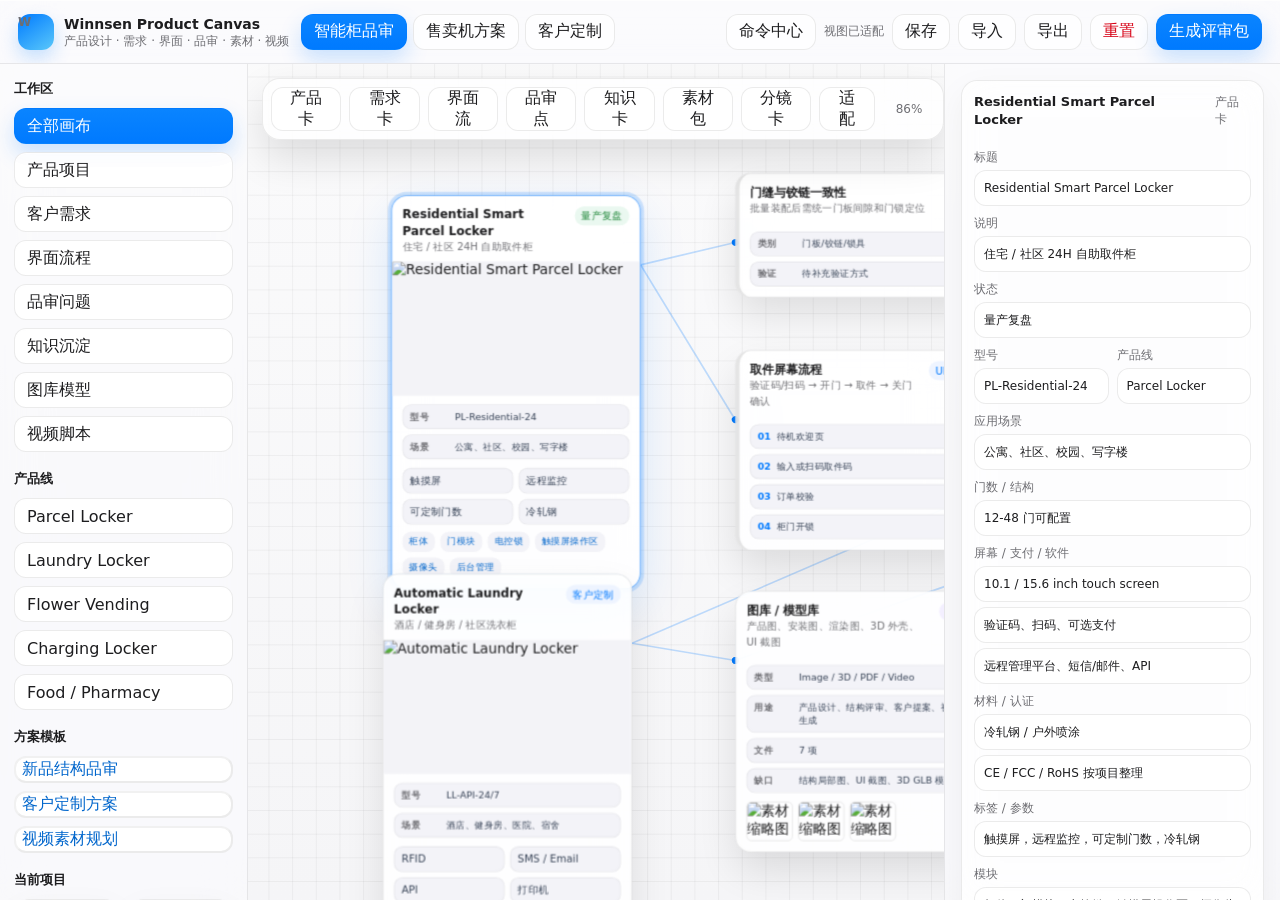
==== commit 9c4a699f: "Improve canvas layout and interaction QA" ====
--- a/index.html
+++ b/index.html
@@ -5,7 +5,7 @@
     <meta name="viewport" content="width=device-width, initial-scale=1" />
     <title>Winnsen Product Canvas</title>
     <link rel="icon" href="data:image/svg+xml,%3Csvg xmlns='http://www.w3.org/2000/svg' viewBox='0 0 64 64'%3E%3Crect width='64' height='64' rx='14' fill='%23007aff'/%3E%3Ctext x='32' y='42' text-anchor='middle' font-family='Arial' font-size='34' font-weight='700' fill='white'%3EW%3C/text%3E%3C/svg%3E" />
-    <link rel="stylesheet" href="./styles.css" />
+    <link rel="stylesheet" href="./styles.css?v=20260609-toolbar-qa-fix" />
   </head>
   <body>
     <div class="app">
@@ -447,6 +447,6 @@
       </div>
     </div>
 
-    <script src="./app.js?v=20260609-execution-dispatch"></script>
+    <script src="./app.js?v=20260609-canvas-qa-fix"></script>
   </body>
 </html>
--- a/styles.css
+++ b/styles.css
@@ -24,8 +24,14 @@
   box-sizing: border-box;
 }
 
+html {
+  height: 100%;
+}
+
 body {
   margin: 0;
+  height: 100%;
+  overflow: hidden;
   background: linear-gradient(180deg, #fbfbfd 0%, var(--bg) 48%, #f2f2f7 100%);
   color: var(--ink);
   -webkit-font-smoothing: antialiased;
@@ -46,7 +52,10 @@
   display: grid;
   grid-template-columns: 248px minmax(0, 1fr) 336px;
   grid-template-rows: 64px minmax(0, 1fr);
-  min-height: 100vh;
+  height: 100vh;
+  height: 100dvh;
+  min-height: 0;
+  overflow: hidden;
 }
 
 .topbar {
@@ -60,6 +69,8 @@
   box-shadow: 0 1px 0 rgba(255, 255, 255, 0.78) inset;
   backdrop-filter: saturate(180%) blur(22px);
   min-width: 0;
+  min-height: 0;
+  overflow: hidden;
 }
 
 .brand {
@@ -138,6 +149,8 @@
   display: flex;
   align-items: center;
   gap: 10px;
+  margin-left: auto;
+  min-width: 0;
 }
 
 .status {
@@ -163,6 +176,7 @@
 
 .search input {
   width: 136px;
+  min-width: 0;
   border: 0;
   outline: 0;
   color: var(--ink);
@@ -179,6 +193,7 @@
 .inspector {
   background: var(--glass);
   overflow: auto;
+  min-height: 0;
   backdrop-filter: saturate(180%) blur(18px);
 }
 
@@ -248,6 +263,7 @@
 .canvas-shell {
   position: relative;
   min-width: 0;
+  min-height: 0;
   overflow: hidden;
 }
 
@@ -3243,6 +3259,20 @@
   background: rgba(242, 242, 247, 0.92);
 }
 
+@media (max-width: 1320px) {
+  .topbar {
+    gap: 12px;
+  }
+
+  .top-actions {
+    gap: 8px;
+  }
+
+  .top-actions .search {
+    display: none;
+  }
+}
+
 @media (max-width: 1120px) {
   .app {
     grid-template-columns: 220px minmax(0, 1fr);
@@ -3265,17 +3295,26 @@
 @media (max-width: 760px) {
   .app {
     grid-template-columns: 1fr;
-    grid-template-rows: auto auto minmax(560px, 1fr);
+    grid-template-rows: auto auto minmax(0, 1fr);
   }
 
   .topbar {
     flex-wrap: wrap;
+    align-content: flex-start;
+    max-height: 160px;
     height: auto;
     padding: 10px;
+    gap: 8px;
+    overflow: auto;
   }
 
   .brand {
-    min-width: 100%;
+    min-width: 0;
+    width: 100%;
+  }
+
+  .brand span {
+    display: none;
   }
 
   .project-tabs {
@@ -3284,28 +3323,48 @@
     padding-bottom: 2px;
   }
 
+  .project-tabs .tab,
+  .top-actions button {
+    flex: 0 0 auto;
+  }
+
+  .top-actions {
+    width: 100%;
+    flex-wrap: nowrap;
+    overflow-x: auto;
+    padding-bottom: 2px;
+  }
+
+  .top-actions .status {
+    display: none;
+  }
+
   .sidebar {
-    display: grid;
-    grid-template-columns: 1fr 1fr;
+    display: flex;
     gap: 12px;
+    max-height: 156px;
+    overflow-x: auto;
+    overflow-y: hidden;
     border-right: 0;
     border-bottom: 1px solid var(--line);
+    padding: 10px;
   }
 
+  .sidebar section {
+    flex: 0 0 190px;
+    margin-bottom: 0;
+  }
+
   .metrics {
-    grid-column: 1 / -1;
+    flex-basis: 220px;
   }
 
   .canvas-shell {
-    min-height: 620px;
+    min-height: 0;
   }
 
   .inspector {
-    display: grid;
-    gap: 12px;
-    border-top: 1px solid var(--line);
-    border-left: 0;
-    padding: 12px;
+    display: none;
   }
 
   .canvas-toolbar {
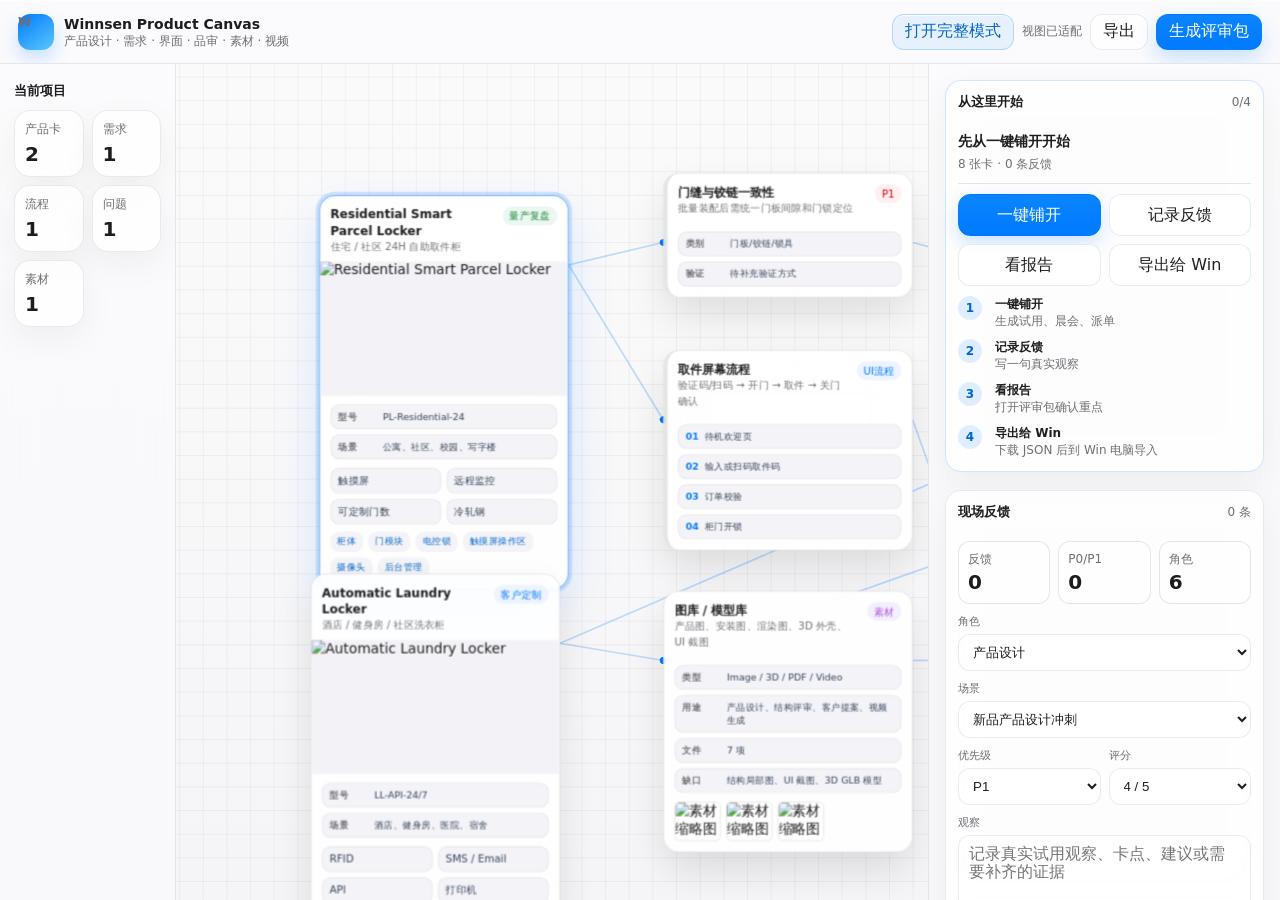
==== commit 7963a0d0: "Add beginner simple mode" ====
--- a/index.html
+++ b/index.html
@@ -26,6 +26,7 @@
 
         <div class="top-actions">
           <button id="commandBtn" type="button">命令中心</button>
+          <button id="simpleModeBtn" class="mode-toggle" type="button" aria-pressed="true">打开完整模式</button>
           <label class="search">
             <span>搜索</span>
             <input id="searchInput" type="search" placeholder="产品、客户、界面、问题、素材" />
@@ -129,6 +130,14 @@
           <div id="selectionBody" class="selection-body"></div>
         </section>
 
+        <section class="panel beginner-panel">
+          <div class="panel-head">
+            <h2>从这里开始</h2>
+            <span id="beginnerSummary">4 步</span>
+          </div>
+          <div class="beginner-tools" id="beginnerTools"></div>
+        </section>
+
         <section class="panel">
           <div class="panel-head">
             <h2>试用启动台</h2>
@@ -153,7 +162,7 @@
           <div class="trial-acceptance-tools" id="trialAcceptanceTools"></div>
         </section>
 
-        <section class="panel">
+        <section class="panel simple-core-panel">
           <div class="panel-head">
             <h2>现场反馈</h2>
             <span id="liveFeedbackSummary">0 条</span>
@@ -385,7 +394,7 @@
           <div class="video-brief" id="videoBrief"></div>
         </section>
 
-        <section class="panel">
+        <section class="panel simple-core-panel">
           <div class="panel-head">
             <h2>任务看板</h2>
             <span id="taskSummary">0 项</span>
@@ -447,6 +456,6 @@
       </div>
     </div>
 
-    <script src="./app.js?v=20260609-canvas-qa-fix"></script>
+    <script src="./app.js?v=20260610-simple-mode"></script>
   </body>
 </html>
--- a/styles.css
+++ b/styles.css
@@ -128,7 +128,8 @@
 .library-list button,
 .nav-item,
 .report-head button,
-.inspector-actions button {
+.inspector-actions button,
+.beginner-actions button {
   border: 1px solid var(--line);
   background: var(--glass-strong);
   color: var(--ink);
@@ -151,6 +152,14 @@
   gap: 10px;
   margin-left: auto;
   min-width: 0;
+}
+
+.mode-toggle {
+  min-width: 116px;
+  border-color: rgba(0, 122, 255, 0.24) !important;
+  background: rgba(0, 122, 255, 0.08) !important;
+  color: #0066cc !important;
+  white-space: nowrap;
 }
 
 .status {
@@ -694,6 +703,96 @@
   line-height: 18px;
 }
 
+.beginner-tools {
+  display: grid;
+  gap: 12px;
+}
+
+.beginner-status {
+  display: grid;
+  gap: 4px;
+  padding-bottom: 10px;
+  border-bottom: 1px solid var(--line);
+}
+
+.beginner-status strong {
+  font-size: 14px;
+  line-height: 20px;
+}
+
+.beginner-status span {
+  color: var(--muted);
+  font-size: 12px;
+  line-height: 18px;
+}
+
+.beginner-actions {
+  display: grid;
+  grid-template-columns: repeat(2, minmax(0, 1fr));
+  gap: 8px;
+}
+
+.beginner-actions button {
+  min-height: 42px;
+  padding: 6px 10px;
+  line-height: 16px;
+  white-space: normal;
+}
+
+.beginner-actions .beginner-primary {
+  background: linear-gradient(180deg, #0a84ff, #007aff) !important;
+  border-color: var(--brand) !important;
+  color: #ffffff !important;
+  box-shadow: 0 8px 20px rgba(0, 122, 255, 0.2) !important;
+}
+
+.beginner-checklist {
+  display: grid;
+  gap: 9px;
+}
+
+.beginner-checklist div {
+  display: grid;
+  grid-template-columns: 28px minmax(0, 1fr);
+  gap: 9px;
+  align-items: start;
+}
+
+.beginner-checklist b {
+  display: grid;
+  place-items: center;
+  width: 24px;
+  height: 24px;
+  border-radius: 50%;
+  background: rgba(0, 122, 255, 0.12);
+  color: #0066cc;
+  font-size: 12px;
+}
+
+.beginner-checklist span,
+.beginner-checklist strong,
+.beginner-checklist em {
+  display: block;
+  min-width: 0;
+}
+
+.beginner-checklist strong {
+  font-size: 12px;
+  line-height: 17px;
+}
+
+.beginner-checklist em {
+  color: var(--muted);
+  font-size: 12px;
+  font-style: normal;
+  line-height: 17px;
+}
+
+.beginner-checklist .is-done b {
+  background: rgba(52, 199, 89, 0.16);
+  color: var(--green);
+}
+
 .meta-panel {
   display: grid;
   gap: 7px;
@@ -727,6 +826,7 @@
 }
 
 .catalog-list,
+.beginner-tools,
 .pilot-launch-tools,
 .role-playbook-tools,
 .trial-acceptance-tools,
@@ -2979,6 +3079,7 @@
 .nav-item,
 .report-head button,
 .inspector-actions button,
+.beginner-actions button,
 .asset-actions button,
 .pilot-launch-actions button,
 .role-playbook-actions button,
@@ -3027,6 +3128,7 @@
 .nav-item:hover,
 .report-head button:hover,
 .inspector-actions button:hover,
+.beginner-actions button:hover,
 .asset-actions button:hover,
 .pilot-launch-actions button:hover,
 .role-playbook-actions button:hover,
@@ -3273,11 +3375,64 @@
   }
 }
 
+.simple-mode .app {
+  grid-template-columns: 176px minmax(0, 1fr) 352px;
+}
+
+.simple-mode .project-tabs,
+.simple-mode #commandBtn,
+.simple-mode #saveBtn,
+.simple-mode #importBtn,
+.simple-mode #resetBtn,
+.simple-mode .top-actions .search,
+.simple-mode .canvas-toolbar {
+  display: none;
+}
+
+.simple-mode .brand {
+  flex: 1;
+}
+
+.simple-mode .top-actions {
+  margin-left: auto;
+}
+
+.simple-mode .sidebar section:not(.metrics) {
+  display: none;
+}
+
+.simple-mode .sidebar {
+  padding-top: 18px;
+}
+
+.simple-mode .inspector {
+  display: block;
+}
+
+.simple-mode .inspector > .panel:not(.beginner-panel):not(.simple-core-panel) {
+  display: none;
+}
+
+.simple-mode .beginner-panel {
+  border-color: rgba(0, 122, 255, 0.18);
+}
+
 @media (max-width: 1120px) {
   .app {
     grid-template-columns: 220px minmax(0, 1fr);
   }
 
+  .simple-mode .app {
+    grid-template-columns: 180px minmax(0, 1fr);
+  }
+
+  .simple-mode .inspector {
+    grid-column: 1 / -1;
+    border-top: 1px solid var(--line);
+    border-left: 0;
+    padding: 12px;
+  }
+
   .inspector {
     display: none;
   }
@@ -3296,6 +3451,10 @@
   .app {
     grid-template-columns: 1fr;
     grid-template-rows: auto auto minmax(0, 1fr);
+  }
+
+  .simple-mode .app {
+    grid-template-columns: 1fr;
   }
 
   .topbar {
